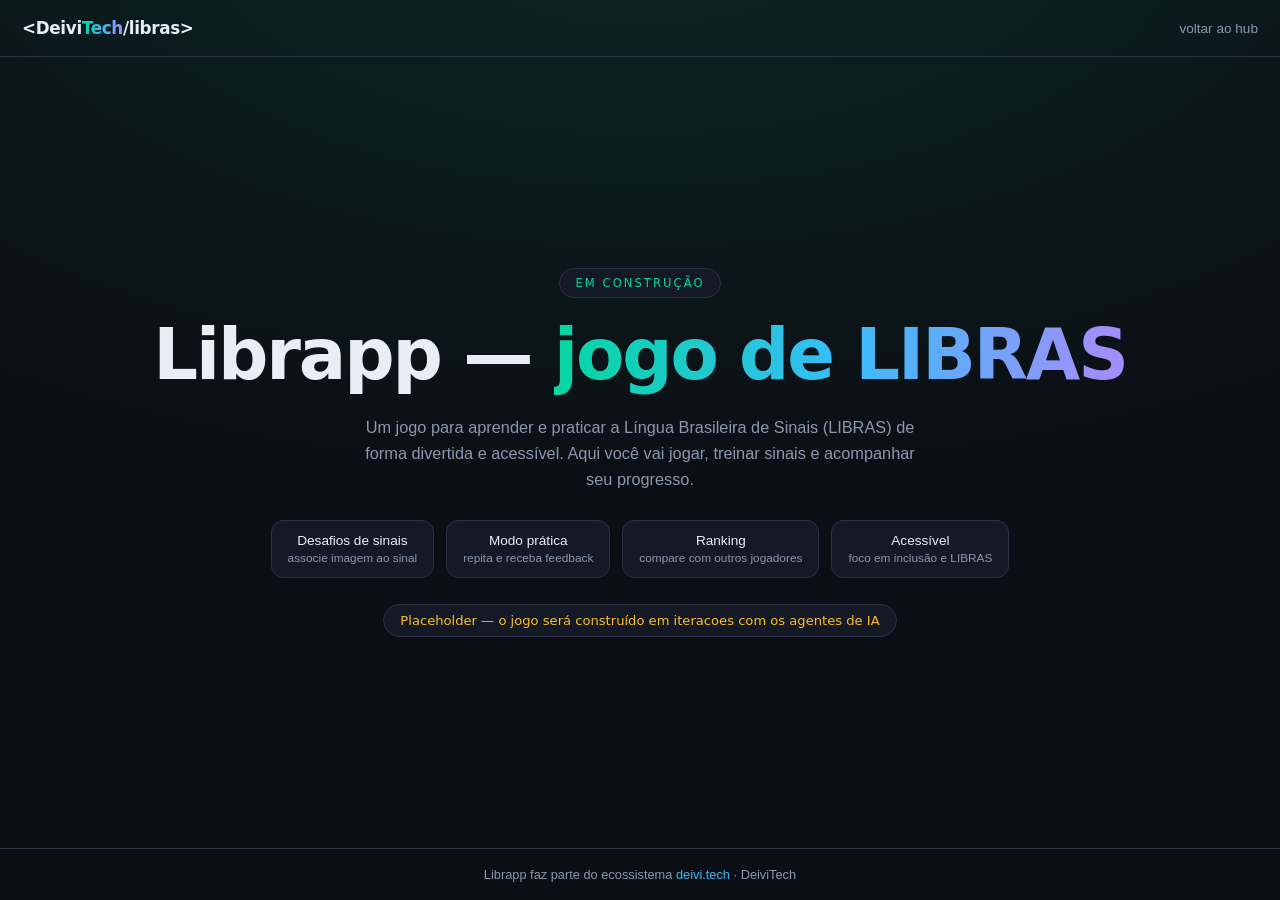
==== index.html @ 2093e1ab "init: placeholder Librapp (jogo de LIBRAS) + README com escopo de integracao" ====
<!DOCTYPE html>
<html lang="pt-BR">
<head>
  <meta charset="UTF-8">
  <meta name="viewport" content="width=device-width, initial-scale=1.0">
  <title>Librapp — Jogo de LIBRAS | deivi.tech/libras</title>
  <meta name="description" content="Librapp: um jogo para aprender e praticar Língua Brasileira de Sinais (LIBRAS) de forma divertida. Em breve no ar.">
  <style>
    :root {
      --bg: #0b0e14;
      --surface: #141925;
      --elevated: #1c2333;
      --border: #2a3346;
      --fg: #e8edf6;
      --muted: #8b97ad;
      --accent: #06d6a0;
      --ciano: #38bdf8;
      --roxo: #a78bfa;
      --ambar: #fbbf24;
      --rosa: #f472b6;
      --grad: linear-gradient(90deg, var(--accent), var(--ciano), var(--roxo));
      --font: -apple-system, BlinkMacSystemFont, "Segoe UI", Roboto, sans-serif;
      --display: "Segoe UI", system-ui, sans-serif;
    }
    * { box-sizing: border-box; margin: 0; padding: 0; }
    body {
      background: radial-gradient(1200px 600px at 50% -10%, rgba(6,214,160,0.12), transparent), var(--bg);
      color: var(--fg);
      font-family: var(--font);
      min-height: 100vh;
      display: flex; flex-direction: column;
      -webkit-font-smoothing: antialiased;
    }
    header {
      padding: 18px 22px;
      border-bottom: 1px solid var(--border);
      display: flex; align-items: center; gap: 14px;
    }
    .logo { font-family: var(--display); font-weight: 800; font-size: 1.05rem; letter-spacing: -0.02em; }
    .logo b { background: var(--grad); -webkit-background-clip: text; background-clip: text; color: transparent; }
    .back { margin-left: auto; color: var(--muted); text-decoration: none; font-size: 0.85rem; }
    .back:hover { color: var(--accent); }
    main {
      flex: 1;
      display: flex; flex-direction: column; align-items: center; justify-content: center;
      text-align: center; padding: 40px 22px; gap: 22px;
    }
    .badge {
      font-family: var(--display); font-size: 0.72rem; text-transform: uppercase; letter-spacing: 0.18em;
      color: var(--accent); border: 1px solid var(--border); border-radius: 999px;
      padding: 7px 15px; background: var(--surface);
    }
    h1 {
      font-family: var(--display); font-size: clamp(2.4rem, 8vw, 4.4rem); font-weight: 800; line-height: 1.02;
      letter-spacing: -0.03em;
    }
    h1 .grad { background: var(--grad); -webkit-background-clip: text; background-clip: text; color: transparent; }
    p.lead { max-width: 560px; color: var(--muted); font-size: 1.02rem; line-height: 1.6; }
    .features {
      display: flex; flex-wrap: wrap; gap: 12px; justify-content: center; margin-top: 6px;
    }
    .chip {
      background: var(--surface); border: 1px solid var(--border); border-radius: 12px;
      padding: 12px 16px; font-size: 0.85rem; color: var(--fg); min-width: 150px;
    }
    .chip small { display: block; color: var(--muted); font-size: 0.74rem; margin-top: 3px; }
    .status {
      margin-top: 4px; font-family: var(--display); font-size: 0.82rem; color: var(--ambar);
      border: 1px solid var(--border); border-radius: 999px; padding: 8px 16px; background: var(--surface);
    }
    footer {
      padding: 18px 22px; border-top: 1px solid var(--border); text-align: center;
      color: var(--muted); font-size: 0.8rem;
    }
    footer a { color: var(--ciano); text-decoration: none; }
  </style>
</head>
<body>
  <header>
    <span class="logo">&lt;Deivi<b>Tech</b>/libras&gt;</span>
    <a class="back" href="https://deivi.tech/">voltar ao hub</a>
  </header>

  <main>
    <span class="badge">em construção</span>
    <h1>Librapp — <span class="grad">jogo de LIBRAS</span></h1>
    <p class="lead">
      Um jogo para aprender e praticar a Língua Brasileira de Sinais (LIBRAS) de forma
      divertida e acessível. Aqui você vai jogar, treinar sinais e acompanhar seu progresso.
    </p>

    <div class="features">
      <div class="chip">Desafios de sinais<small>associe imagem ao sinal</small></div>
      <div class="chip">Modo prática<small>repita e receba feedback</small></div>
      <div class="chip">Ranking<small>compare com outros jogadores</small></div>
      <div class="chip">Acessível<small>foco em inclusão e LIBRAS</small></div>
    </div>

    <div class="status">Placeholder — o jogo será construído em iteracoes com os agentes de IA</div>
  </main>

  <footer>
    Librapp faz parte do ecossistema <a href="https://deivi.tech/">deivi.tech</a> · DeiviTech
  </footer>
</body>
</html>
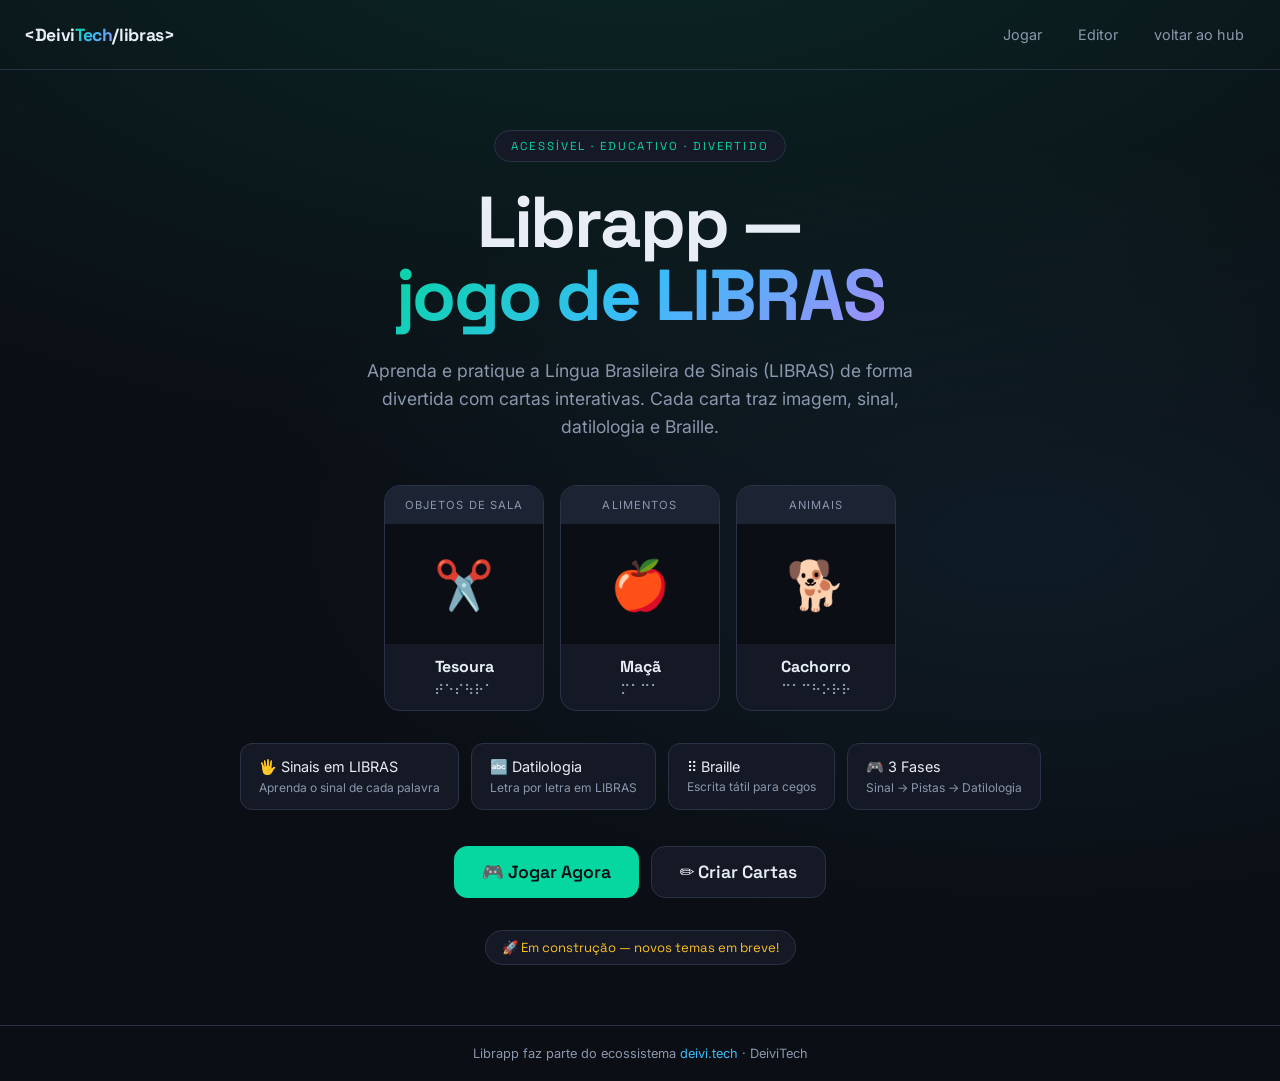
==== commit f619033f: "feat: audio de audiodescricao via Edge TTS + correcao de paths - Adiciona Edge TTS (pt-BR-FranciscaN" ====
--- a/index.html
+++ b/index.html
@@ -4,7 +4,10 @@
   <meta charset="UTF-8">
   <meta name="viewport" content="width=device-width, initial-scale=1.0">
   <title>Librapp — Jogo de LIBRAS | deivi.tech/libras</title>
-  <meta name="description" content="Librapp: um jogo para aprender e praticar Língua Brasileira de Sinais (LIBRAS) de forma divertida. Em breve no ar.">
+  <meta name="description" content="Librapp: um jogo para aprender e praticar Língua Brasileira de Sinais (LIBRAS) de forma divertida. Cartas interativas com sinal, datilologia e Braille.">
+  <link rel="preconnect" href="https://fonts.googleapis.com">
+  <link rel="preconnect" href="https://fonts.gstatic.com" crossorigin>
+  <link href="https://fonts.googleapis.com/css2?family=Inter:wght@400;500;600;700&family=Space+Grotesk:wght@500;700;800&display=swap" rel="stylesheet">
   <style>
     :root {
       --bg: #0b0e14;
@@ -18,85 +21,375 @@
       --roxo: #a78bfa;
       --ambar: #fbbf24;
       --rosa: #f472b6;
-      --grad: linear-gradient(90deg, var(--accent), var(--ciano), var(--roxo));
-      --font: -apple-system, BlinkMacSystemFont, "Segoe UI", Roboto, sans-serif;
-      --display: "Segoe UI", system-ui, sans-serif;
-    }
+      --grad: linear-gradient(135deg, var(--accent), var(--ciano), var(--roxo));
+      --font: "Inter", -apple-system, BlinkMacSystemFont, sans-serif;
+      --display: "Space Grotesk", system-ui, sans-serif;
+    }
+    
     * { box-sizing: border-box; margin: 0; padding: 0; }
+    
     body {
-      background: radial-gradient(1200px 600px at 50% -10%, rgba(6,214,160,0.12), transparent), var(--bg);
+      background: radial-gradient(1200px 600px at 50% -10%, rgba(6,214,160,0.12), transparent),
+                  radial-gradient(800px 400px at 80% 50%, rgba(56,189,248,0.08), transparent),
+                  var(--bg);
       color: var(--fg);
       font-family: var(--font);
       min-height: 100vh;
-      display: flex; flex-direction: column;
+      display: flex;
+      flex-direction: column;
       -webkit-font-smoothing: antialiased;
     }
+    
+    /* Header */
     header {
-      padding: 18px 22px;
+      padding: 18px 24px;
       border-bottom: 1px solid var(--border);
-      display: flex; align-items: center; gap: 14px;
-    }
-    .logo { font-family: var(--display); font-weight: 800; font-size: 1.05rem; letter-spacing: -0.02em; }
-    .logo b { background: var(--grad); -webkit-background-clip: text; background-clip: text; color: transparent; }
-    .back { margin-left: auto; color: var(--muted); text-decoration: none; font-size: 0.85rem; }
-    .back:hover { color: var(--accent); }
+      display: flex;
+      align-items: center;
+      gap: 16px;
+    }
+    
+    .logo {
+      font-family: var(--display);
+      font-weight: 800;
+      font-size: 1.1rem;
+      letter-spacing: -0.02em;
+    }
+    
+    .logo b {
+      background: var(--grad);
+      -webkit-background-clip: text;
+      background-clip: text;
+      color: transparent;
+    }
+    
+    .nav {
+      margin-left: auto;
+      display: flex;
+      gap: 12px;
+      align-items: center;
+    }
+    
+    .nav a {
+      color: var(--muted);
+      text-decoration: none;
+      font-size: 0.9rem;
+      padding: 8px 12px;
+      border-radius: 8px;
+      transition: all 0.2s ease;
+    }
+    
+    .nav a:hover {
+      color: var(--fg);
+      background: var(--elevated);
+    }
+    
+    .btn {
+      display: inline-flex;
+      align-items: center;
+      gap: 8px;
+      padding: 10px 20px;
+      border-radius: 10px;
+      font-family: var(--display);
+      font-weight: 600;
+      font-size: 0.95rem;
+      border: none;
+      cursor: pointer;
+      transition: all 0.2s ease;
+      text-decoration: none;
+    }
+    
+    .btn-primary {
+      background: var(--accent);
+      color: var(--bg);
+    }
+    
+    .btn-primary:hover {
+      transform: translateY(-2px);
+      box-shadow: 0 8px 24px rgba(6,214,160,0.3);
+    }
+    
+    .btn-secondary {
+      background: var(--surface);
+      color: var(--fg);
+      border: 1px solid var(--border);
+    }
+    
+    .btn-secondary:hover {
+      background: var(--elevated);
+      border-color: var(--accent);
+    }
+    
+    /* Hero */
     main {
       flex: 1;
-      display: flex; flex-direction: column; align-items: center; justify-content: center;
-      text-align: center; padding: 40px 22px; gap: 22px;
-    }
+      display: flex;
+      flex-direction: column;
+      align-items: center;
+      justify-content: center;
+      text-align: center;
+      padding: 60px 24px;
+      gap: 24px;
+    }
+    
     .badge {
-      font-family: var(--display); font-size: 0.72rem; text-transform: uppercase; letter-spacing: 0.18em;
-      color: var(--accent); border: 1px solid var(--border); border-radius: 999px;
-      padding: 7px 15px; background: var(--surface);
-    }
+      font-family: var(--display);
+      font-size: 0.72rem;
+      text-transform: uppercase;
+      letter-spacing: 0.18em;
+      color: var(--accent);
+      border: 1px solid var(--border);
+      border-radius: 999px;
+      padding: 8px 16px;
+      background: var(--surface);
+    }
+    
     h1 {
-      font-family: var(--display); font-size: clamp(2.4rem, 8vw, 4.4rem); font-weight: 800; line-height: 1.02;
+      font-family: var(--display);
+      font-size: clamp(2.5rem, 8vw, 4.5rem);
+      font-weight: 800;
+      line-height: 1.02;
       letter-spacing: -0.03em;
     }
-    h1 .grad { background: var(--grad); -webkit-background-clip: text; background-clip: text; color: transparent; }
-    p.lead { max-width: 560px; color: var(--muted); font-size: 1.02rem; line-height: 1.6; }
+    
+    .grad {
+      background: var(--grad);
+      -webkit-background-clip: text;
+      background-clip: text;
+      color: transparent;
+    }
+    
+    p.lead {
+      max-width: 580px;
+      color: var(--muted);
+      font-size: 1.1rem;
+      line-height: 1.6;
+    }
+    
+    /* Cards Preview */
+    .cards-preview {
+      display: flex;
+      gap: 16px;
+      margin-top: 20px;
+      flex-wrap: wrap;
+      justify-content: center;
+    }
+    
+    .preview-card {
+      width: 160px;
+      background: var(--surface);
+      border: 1px solid var(--border);
+      border-radius: 16px;
+      overflow: hidden;
+      transition: all 0.3s ease;
+    }
+    
+    .preview-card:hover {
+      transform: translateY(-8px) rotate(-2deg);
+      border-color: var(--accent);
+      box-shadow: 0 12px 32px rgba(6,214,160,0.2);
+    }
+    
+    .preview-card:nth-child(2):hover {
+      transform: translateY(-8px) rotate(2deg);
+    }
+    
+    .preview-card-header {
+      padding: 12px;
+      background: var(--elevated);
+      font-size: 0.7rem;
+      color: var(--muted);
+      text-transform: uppercase;
+      letter-spacing: 0.1em;
+    }
+    
+    .preview-card-image {
+      height: 120px;
+      display: flex;
+      align-items: center;
+      justify-content: center;
+      font-size: 3rem;
+      background: var(--bg);
+    }
+    
+    .preview-card-footer {
+      padding: 12px;
+      text-align: center;
+    }
+    
+    .preview-card-word {
+      font-family: var(--display);
+      font-weight: 700;
+      font-size: 1rem;
+      margin-bottom: 4px;
+    }
+    
+    .preview-card-braille {
+      font-size: 0.9rem;
+      color: var(--muted);
+    }
+    
+    /* Features */
     .features {
-      display: flex; flex-wrap: wrap; gap: 12px; justify-content: center; margin-top: 6px;
-    }
+      display: flex;
+      flex-wrap: wrap;
+      gap: 12px;
+      justify-content: center;
+      margin-top: 8px;
+    }
+    
     .chip {
-      background: var(--surface); border: 1px solid var(--border); border-radius: 12px;
-      padding: 12px 16px; font-size: 0.85rem; color: var(--fg); min-width: 150px;
-    }
-    .chip small { display: block; color: var(--muted); font-size: 0.74rem; margin-top: 3px; }
+      background: var(--surface);
+      border: 1px solid var(--border);
+      border-radius: 12px;
+      padding: 14px 18px;
+      font-size: 0.9rem;
+      color: var(--fg);
+      min-width: 160px;
+      text-align: left;
+    }
+    
+    .chip small {
+      display: block;
+      color: var(--muted);
+      font-size: 0.75rem;
+      margin-top: 4px;
+    }
+    
+    /* CTA */
+    .cta {
+      display: flex;
+      gap: 12px;
+      margin-top: 12px;
+      flex-wrap: wrap;
+      justify-content: center;
+    }
+    
+    .btn-lg {
+      padding: 14px 28px;
+      font-size: 1.1rem;
+      border-radius: 14px;
+    }
+    
+    /* Status */
     .status {
-      margin-top: 4px; font-family: var(--display); font-size: 0.82rem; color: var(--ambar);
-      border: 1px solid var(--border); border-radius: 999px; padding: 8px 16px; background: var(--surface);
-    }
+      margin-top: 8px;
+      font-family: var(--display);
+      font-size: 0.82rem;
+      color: var(--ambar);
+      border: 1px solid var(--border);
+      border-radius: 999px;
+      padding: 8px 16px;
+      background: var(--surface);
+    }
+    
+    /* Footer */
     footer {
-      padding: 18px 22px; border-top: 1px solid var(--border); text-align: center;
-      color: var(--muted); font-size: 0.8rem;
-    }
-    footer a { color: var(--ciano); text-decoration: none; }
+      padding: 20px 24px;
+      border-top: 1px solid var(--border);
+      text-align: center;
+      color: var(--muted);
+      font-size: 0.8rem;
+    }
+    
+    footer a {
+      color: var(--ciano);
+      text-decoration: none;
+    }
+    
+    /* Responsive */
+    @media (max-width: 600px) {
+      .cards-preview {
+        flex-direction: column;
+        align-items: center;
+      }
+      
+      .preview-card {
+        width: 100%;
+        max-width: 200px;
+      }
+    }
   </style>
 </head>
 <body>
   <header>
     <span class="logo">&lt;Deivi<b>Tech</b>/libras&gt;</span>
-    <a class="back" href="https://deivi.tech/">voltar ao hub</a>
+    <nav class="nav">
+      <a href="game/index.html">Jogar</a>
+      <a href="cards/editor.html">Editor</a>
+      <a href="https://deivi.tech/">voltar ao hub</a>
+    </nav>
   </header>
 
   <main>
-    <span class="badge">em construção</span>
-    <h1>Librapp — <span class="grad">jogo de LIBRAS</span></h1>
+    <span class="badge">Acessível · Educativo · Divertido</span>
+    
+    <h1>Librapp —<br><span class="grad">jogo de LIBRAS</span></h1>
+    
     <p class="lead">
-      Um jogo para aprender e praticar a Língua Brasileira de Sinais (LIBRAS) de forma
-      divertida e acessível. Aqui você vai jogar, treinar sinais e acompanhar seu progresso.
+      Aprenda e pratique a Língua Brasileira de Sinais (LIBRAS) de forma divertida 
+      com cartas interativas. Cada carta traz imagem, sinal, datilologia e Braille.
     </p>
 
+    <!-- Preview dos Cards -->
+    <div class="cards-preview">
+      <div class="preview-card">
+        <div class="preview-card-header">Objetos de Sala</div>
+        <div class="preview-card-image">✂️</div>
+        <div class="preview-card-footer">
+          <div class="preview-card-word">Tesoura</div>
+          <div class="preview-card-braille">⠞⠑⠎⠳⠗⠁</div>
+        </div>
+      </div>
+      
+      <div class="preview-card">
+        <div class="preview-card-header">Alimentos</div>
+        <div class="preview-card-image">🍎</div>
+        <div class="preview-card-footer">
+          <div class="preview-card-word">Maçã</div>
+          <div class="preview-card-braille">⠍⠁⠉⠁</div>
+        </div>
+      </div>
+      
+      <div class="preview-card">
+        <div class="preview-card-header">Animais</div>
+        <div class="preview-card-image">🐕</div>
+        <div class="preview-card-footer">
+          <div class="preview-card-word">Cachorro</div>
+          <div class="preview-card-braille">⠉⠁⠉⠓⠕⠗⠗</div>
+        </div>
+      </div>
+    </div>
+
     <div class="features">
-      <div class="chip">Desafios de sinais<small>associe imagem ao sinal</small></div>
-      <div class="chip">Modo prática<small>repita e receba feedback</small></div>
-      <div class="chip">Ranking<small>compare com outros jogadores</small></div>
-      <div class="chip">Acessível<small>foco em inclusão e LIBRAS</small></div>
+      <div class="chip">
+        🖐️ Sinais em LIBRAS
+        <small>Aprenda o sinal de cada palavra</small>
+      </div>
+      <div class="chip">
+        🔤 Datilologia
+        <small>Letra por letra em LIBRAS</small>
+      </div>
+      <div class="chip">
+        ⠿ Braille
+        <small>Escrita tátil para cegos</small>
+      </div>
+      <div class="chip">
+        🎮 3 Fases
+        <small>Sinal → Pistas → Datilologia</small>
+      </div>
     </div>
 
-    <div class="status">Placeholder — o jogo será construído em iteracoes com os agentes de IA</div>
+    <div class="cta">
+      <a href="game/index.html" class="btn btn-primary btn-lg">
+        🎮 Jogar Agora
+      </a>
+      <a href="cards/editor.html" class="btn btn-secondary btn-lg">
+        ✏️ Criar Cartas
+      </a>
+    </div>
+
+    <div class="status">🚀 Em construção — novos temas em breve!</div>
   </main>
 
   <footer>
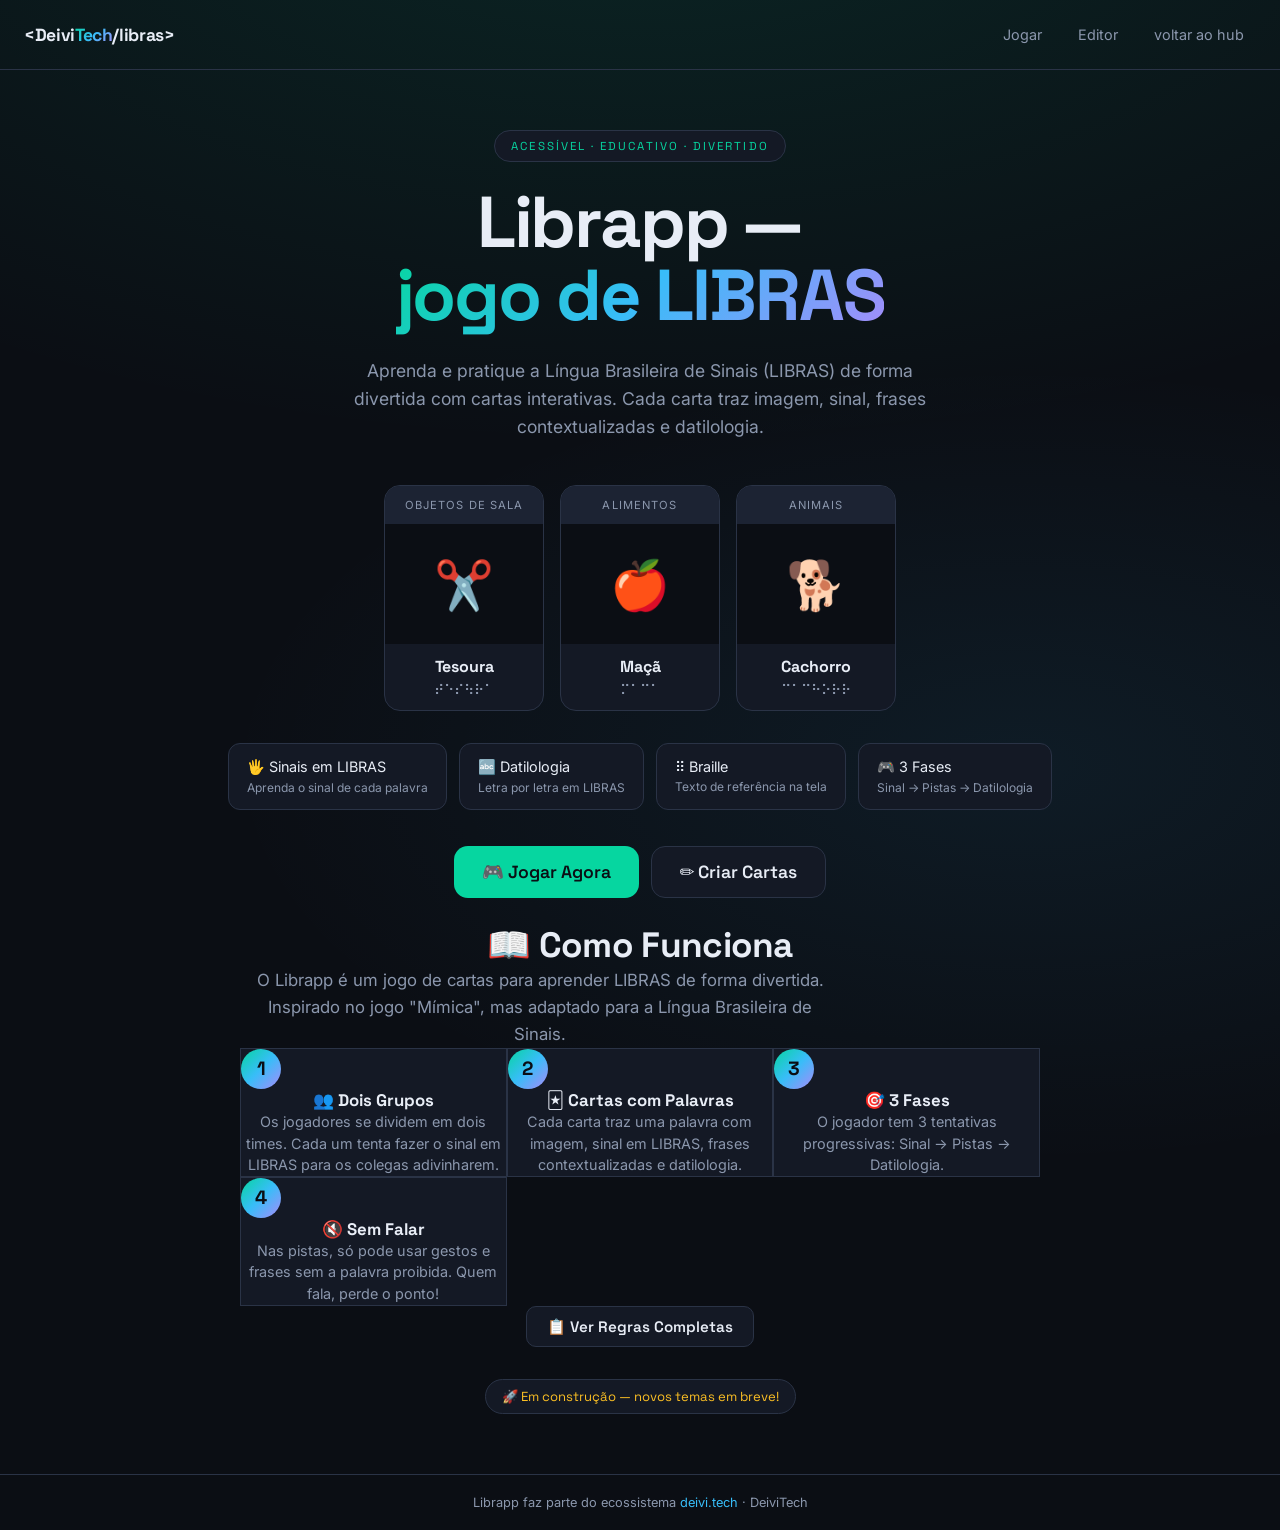
==== commit b60f0f83: "fix: corrige áudio vazando resposta + melhora acessibilidade - Remove nome do item do áudio (não rev" ====
--- a/index.html
+++ b/index.html
@@ -4,7 +4,7 @@
   <meta charset="UTF-8">
   <meta name="viewport" content="width=device-width, initial-scale=1.0">
   <title>Librapp — Jogo de LIBRAS | deivi.tech/libras</title>
-  <meta name="description" content="Librapp: um jogo para aprender e praticar Língua Brasileira de Sinais (LIBRAS) de forma divertida. Cartas interativas com sinal, datilologia e Braille.">
+  <meta name="description" content="Librapp: um jogo para aprender e praticar Língua Brasileira de Sinais (LIBRAS) de forma divertida. Cartas interativas com sinal, frases contextualizadas e datilologia.">
   <link rel="preconnect" href="https://fonts.googleapis.com">
   <link rel="preconnect" href="https://fonts.gstatic.com" crossorigin>
   <link href="https://fonts.googleapis.com/css2?family=Inter:wght@400;500;600;700&family=Space+Grotesk:wght@500;700;800&display=swap" rel="stylesheet">
@@ -282,7 +282,186 @@
       padding: 8px 16px;
       background: var(--surface);
     }
-    
+
+    /* Como Funciona */
+    .how-it-works {
+      max-width: 800px;
+      margin: var(--space-2xl) auto 0;
+      width: 100%;
+    }
+
+    .how-it-works h2 {
+      font-family: var(--display);
+      font-size: clamp(1.5rem, 4vw, 2.2rem);
+      font-weight: 800;
+      letter-spacing: -0.02em;
+      margin-bottom: var(--space-md);
+      text-align: center;
+    }
+
+    .how-intro {
+      color: var(--muted);
+      font-size: 1.05rem;
+      line-height: 1.6;
+      text-align: center;
+      max-width: 600px;
+      margin: 0 auto var(--space-xl);
+    }
+
+    .rules-grid {
+      display: grid;
+      grid-template-columns: repeat(auto-fit, minmax(220px, 1fr));
+      gap: var(--space-md);
+      margin-bottom: var(--space-xl);
+    }
+
+    .rule-card {
+      background: var(--surface);
+      border: 1px solid var(--border);
+      border-radius: var(--radius-lg);
+      padding: var(--space-lg);
+      text-align: center;
+      transition: all var(--duration) var(--ease);
+    }
+
+    .rule-card:hover {
+      border-color: var(--accent);
+      transform: translateY(-4px);
+      box-shadow: var(--shadow-md);
+    }
+
+    .rule-number {
+      width: 40px;
+      height: 40px;
+      margin: 0 auto var(--space-md);
+      border-radius: 50%;
+      background: var(--grad);
+      color: var(--bg);
+      display: flex;
+      align-items: center;
+      justify-content: center;
+      font-family: var(--display);
+      font-weight: 800;
+      font-size: 1.2rem;
+    }
+
+    .rule-card h3 {
+      font-family: var(--display);
+      font-weight: 700;
+      font-size: 1.05rem;
+      margin-bottom: var(--space-sm);
+    }
+
+    .rule-card p {
+      color: var(--muted);
+      font-size: 0.9rem;
+      line-height: 1.5;
+    }
+
+    .rules-btn {
+      display: block;
+      margin: 0 auto;
+    }
+
+    /* Modal */
+    .modal {
+      position: fixed;
+      top: 0;
+      left: 0;
+      width: 100%;
+      height: 100%;
+      background: rgba(0, 0, 0, 0.8);
+      backdrop-filter: blur(8px);
+      display: none;
+      align-items: center;
+      justify-content: center;
+      z-index: 1000;
+      padding: var(--space-md);
+    }
+
+    .modal.show {
+      display: flex;
+    }
+
+    .modal-content {
+      background: var(--surface);
+      border: 1px solid var(--border);
+      border-radius: var(--radius-xl);
+      padding: var(--space-xl);
+      max-width: 600px;
+      width: 100%;
+      max-height: 85vh;
+      overflow-y: auto;
+      position: relative;
+    }
+
+    .modal-close {
+      position: absolute;
+      top: var(--space-md);
+      right: var(--space-md);
+      background: var(--elevated);
+      border: 1px solid var(--border);
+      color: var(--fg);
+      width: 36px;
+      height: 36px;
+      border-radius: 50%;
+      cursor: pointer;
+      font-size: 1rem;
+      transition: all var(--duration) var(--ease);
+    }
+
+    .modal-close:hover {
+      background: var(--border-light);
+      transform: rotate(90deg);
+    }
+
+    .modal-content h2 {
+      font-family: var(--display);
+      font-size: 1.8rem;
+      font-weight: 800;
+      margin-bottom: var(--space-lg);
+      letter-spacing: -0.02em;
+    }
+
+    .modal-content h3 {
+      font-family: var(--display);
+      font-size: 1.2rem;
+      font-weight: 700;
+      margin: var(--space-lg) 0 var(--space-sm);
+      color: var(--accent);
+    }
+
+    .modal-content ul {
+      list-style: none;
+      padding: 0;
+    }
+
+    .modal-content li {
+      padding: var(--space-sm) 0 var(--space-sm) var(--space-lg);
+      border-bottom: 1px solid var(--border);
+      color: var(--fg-soft);
+      font-size: 0.95rem;
+      line-height: 1.6;
+      position: relative;
+    }
+
+    .modal-content li::before {
+      content: "▸";
+      position: absolute;
+      left: 0;
+      color: var(--accent);
+    }
+
+    .modal-content li strong {
+      color: var(--fg);
+    }
+
+    .modal-content .btn {
+      margin-top: var(--space-lg);
+      width: 100%;
+      justify-content: center;
+    }
+
     /* Footer */
     footer {
       padding: 20px 24px;
@@ -315,8 +494,8 @@
   <header>
     <span class="logo">&lt;Deivi<b>Tech</b>/libras&gt;</span>
     <nav class="nav">
-      <a href="game/index.html">Jogar</a>
-      <a href="cards/editor.html">Editor</a>
+      <a href="game/">Jogar</a>
+      <a href="cards/">Editor</a>
       <a href="https://deivi.tech/">voltar ao hub</a>
     </nav>
   </header>
@@ -328,7 +507,7 @@
     
     <p class="lead">
       Aprenda e pratique a Língua Brasileira de Sinais (LIBRAS) de forma divertida 
-      com cartas interativas. Cada carta traz imagem, sinal, datilologia e Braille.
+      com cartas interativas. Cada carta traz imagem, sinal, frases contextualizadas e datilologia.
     </p>
 
     <!-- Preview dos Cards -->
@@ -372,7 +551,7 @@
       </div>
       <div class="chip">
         ⠿ Braille
-        <small>Escrita tátil para cegos</small>
+        <small>Texto de referência na tela</small>
       </div>
       <div class="chip">
         🎮 3 Fases
@@ -381,19 +560,119 @@
     </div>
 
     <div class="cta">
-      <a href="game/index.html" class="btn btn-primary btn-lg">
+      <a href="game/" class="btn btn-primary btn-lg">
         🎮 Jogar Agora
       </a>
-      <a href="cards/editor.html" class="btn btn-secondary btn-lg">
+      <a href="cards/" class="btn btn-secondary btn-lg">
         ✏️ Criar Cartas
       </a>
     </div>
 
+    <!-- Como Funciona -->
+    <div class="how-it-works">
+      <h2>📖 Como Funciona</h2>
+      <p class="how-intro">
+        O Librapp é um jogo de cartas para aprender LIBRAS de forma divertida.
+        Inspirado no jogo "Mímica", mas adaptado para a Língua Brasileira de Sinais.
+      </p>
+
+      <div class="rules-grid">
+        <div class="rule-card">
+          <div class="rule-number">1</div>
+          <h3>👥 Dois Grupos</h3>
+          <p>Os jogadores se dividem em dois times. Cada um tenta fazer o sinal em LIBRAS para os colegas adivinharem.</p>
+        </div>
+
+        <div class="rule-card">
+          <div class="rule-number">2</div>
+          <h3>🃏 Cartas com Palavras</h3>
+          <p>Cada carta traz uma palavra com imagem, sinal em LIBRAS, frases contextualizadas e datilologia.</p>
+        </div>
+
+        <div class="rule-card">
+          <div class="rule-number">3</div>
+          <h3>🎯 3 Fases</h3>
+          <p>O jogador tem 3 tentativas progressivas: Sinal → Pistas → Datilologia.</p>
+        </div>
+
+        <div class="rule-card">
+          <div class="rule-number">4</div>
+          <h3>🔇 Sem Falar</h3>
+          <p>Nas pistas, só pode usar gestos e frases sem a palavra proibida. Quem fala, perde o ponto!</p>
+        </div>
+      </div>
+
+      <button class="btn btn-secondary rules-btn" onclick="toggleRules()">
+        📋 Ver Regras Completas
+      </button>
+    </div>
+
+    <!-- Modal de Regras -->
+    <div id="rules-modal" class="modal" onclick="if(event.target===this) toggleRules()">
+      <div class="modal-content">
+        <button class="modal-close" onclick="toggleRules()">✕</button>
+        <h2>📋 Regras do Librapp</h2>
+
+        <h3>🎮 Preparação</h3>
+        <ul>
+          <li>Divida o grupo em 2 times (mínimo 2 pessoas por time)</li>
+          <li>Imprimam ou abram as cartas no celular/computador</li>
+          <li>Definam um tempo (ex: 1 minuto por rodada)</li>
+        </ul>
+
+        <h3>🃏 Como Jogar</h3>
+        <ul>
+          <li><strong>Fase 1:</strong> O jogador vê apenas a imagem e tenta fazer o sinal em LIBRAS</li>
+          <li><strong>Fase 2:</strong> Se não acertarem, o jogador lê frases contextualizadas (sem revelar a palavra)</li>
+          <li><strong>Fase 3:</strong> Revela a datilologia (letra por letra) e o texto Braille de referência</li>
+          <li>O time ganha 1 ponto se acertar em cada fase</li>
+        </ul>
+
+        <h3>🚫 Regras de Conduta</h3>
+        <ul>
+          <li>Proibido falar a palavra da carta</li>
+          <li>Proibido apontar para a escrita</li>
+          <li>Quem trapaceia, perde o ponto da rodada</li>
+          <li>Ganha quem fizer mais pontos no final</li>
+        </ul>
+
+        <h3>♿ Acessibilidade</h3>
+        <ul>
+          <li>Modo Acessível (botão ♿): audiodescrição para quem faz o sinal — <strong>use fones</strong> para não vazar a resposta</li>
+          <li>Braille exibido como texto de referência na tela (app sem relevo físico)</li>
+          <li>QR Codes individuais: só quem escaneia ouve/vê o sinal — acessibilidade personalizada</li>
+          <li>LIBRAS como língua central do jogo</li>
+        </ul>
+
+        <button class="btn btn-primary" onclick="toggleRules()">
+          Entendi! Vamos Jogar
+        </button>
+      </div>
+    </div>
+
     <div class="status">🚀 Em construção — novos temas em breve!</div>
   </main>
 
   <footer>
     Librapp faz parte do ecossistema <a href="https://deivi.tech/">deivi.tech</a> · DeiviTech
   </footer>
+
+  <script>
+    function toggleRules() {
+      const modal = document.getElementById('rules-modal');
+      modal.classList.toggle('show');
+      document.body.style.overflow = modal.classList.contains('show') ? 'hidden' : '';
+    }
+
+    // Fechar com ESC
+    document.addEventListener('keydown', (e) => {
+      if (e.key === 'Escape') {
+        const modal = document.getElementById('rules-modal');
+        if (modal.classList.contains('show')) {
+          toggleRules();
+        }
+      }
+    });
+  </script>
 </body>
 </html>
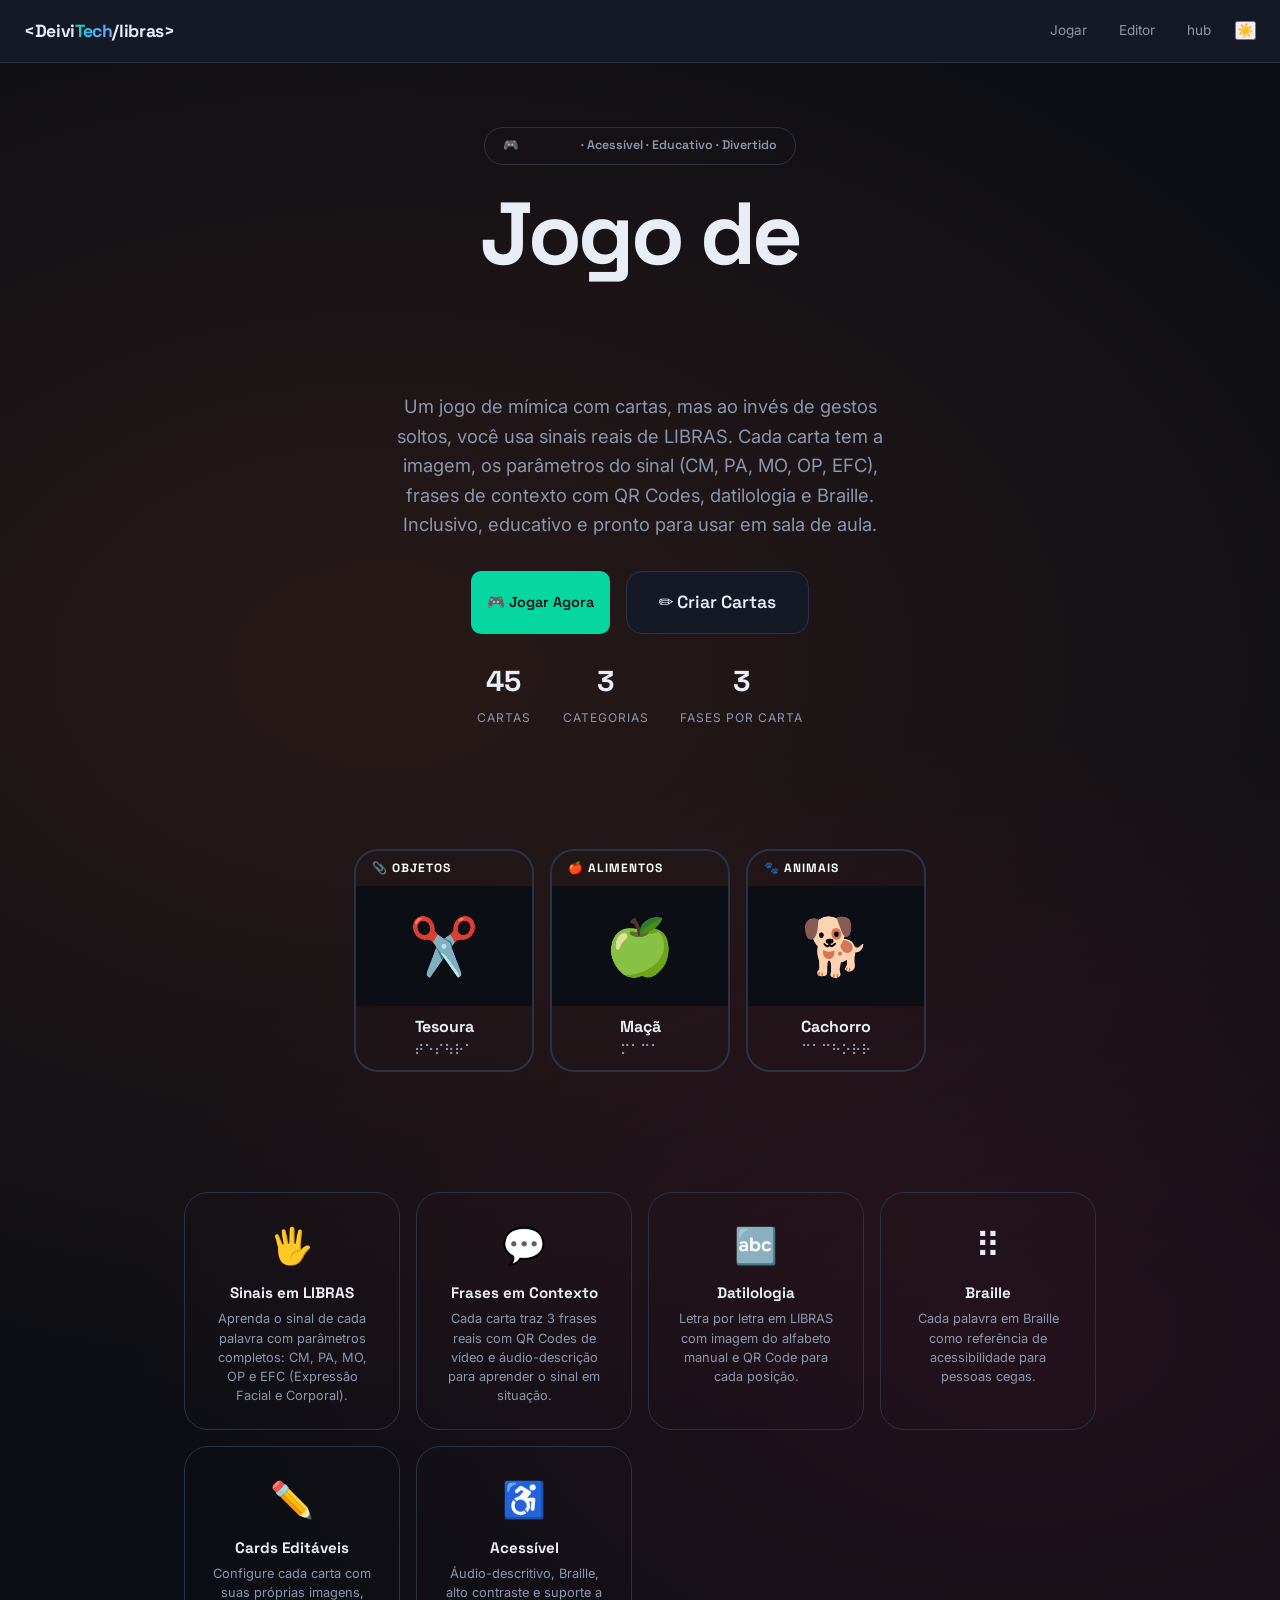
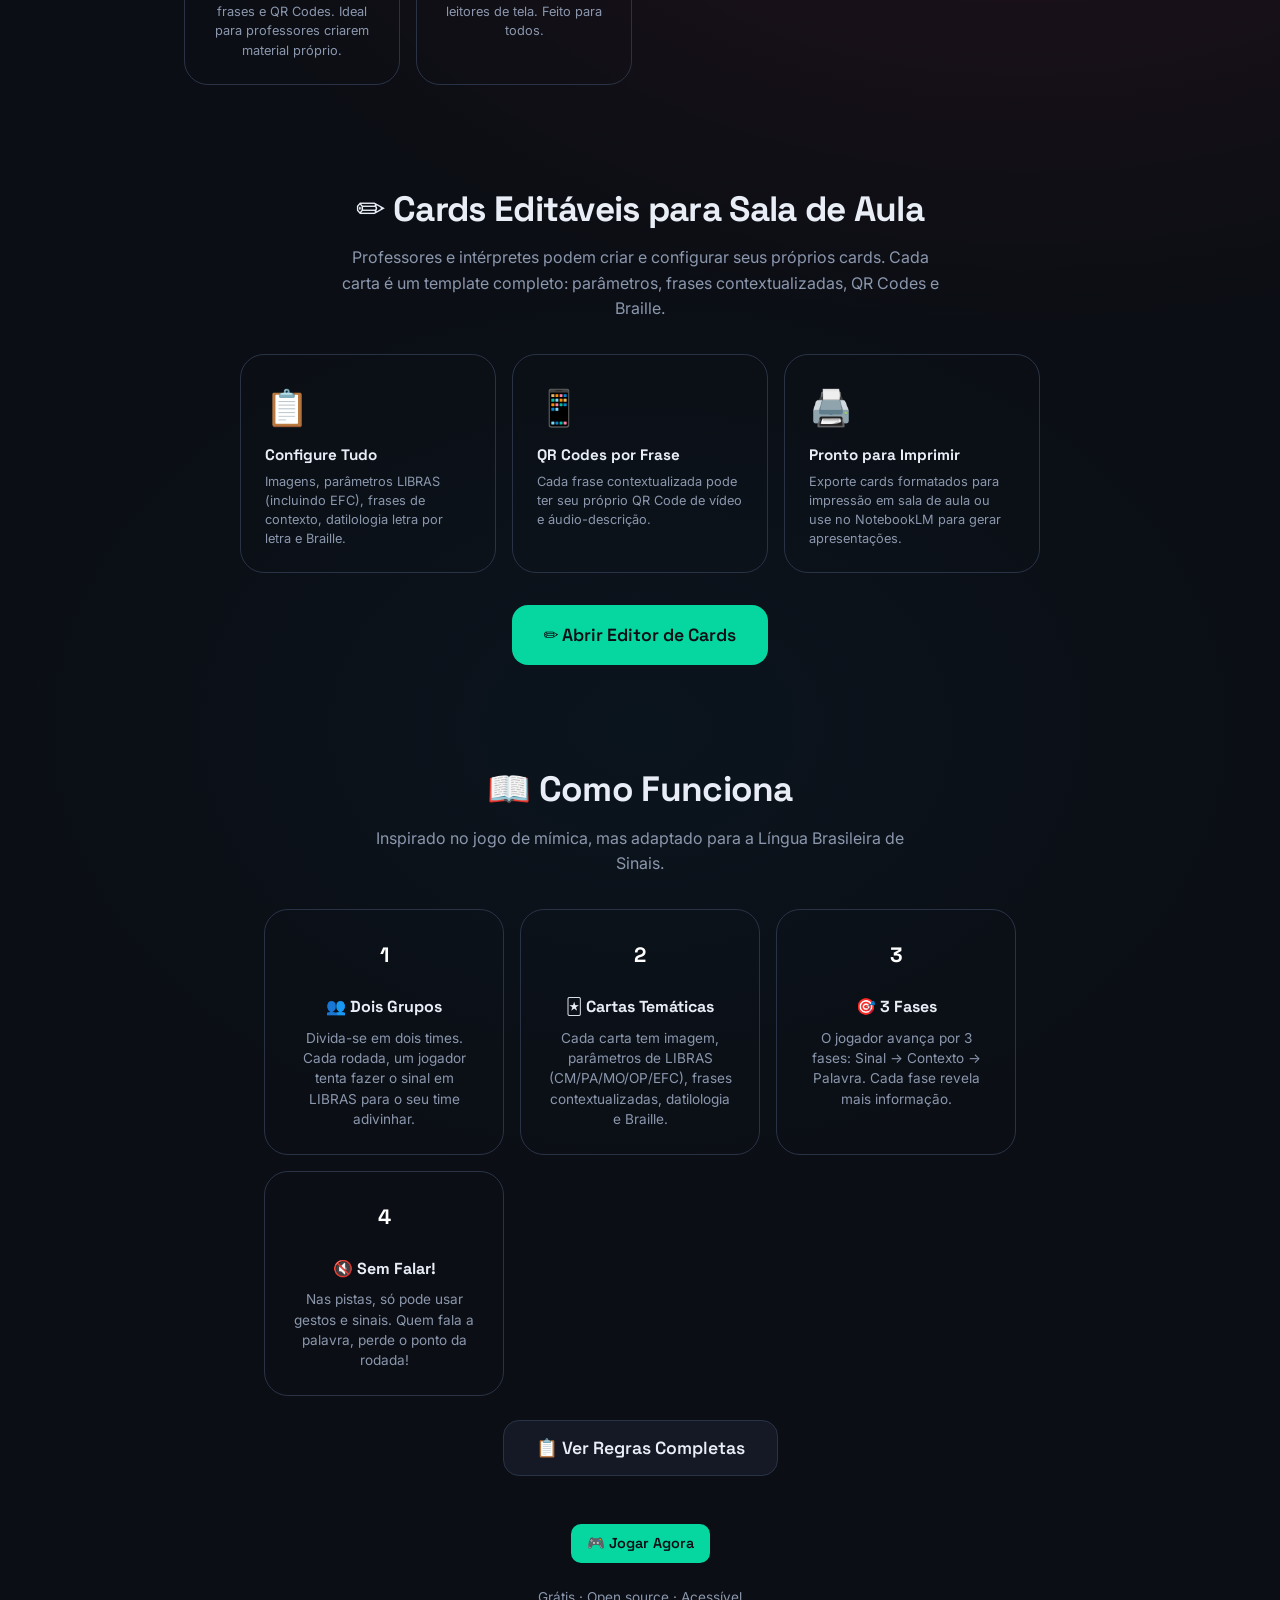
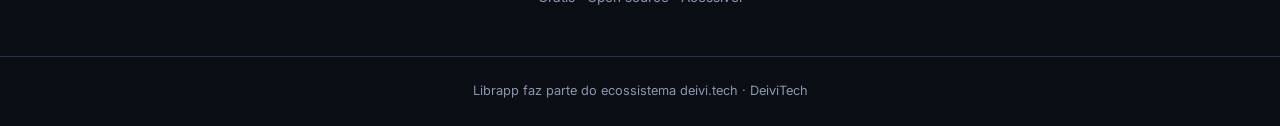
==== commit bb53a84d: "feat: editor com EFC, frases editáveis com QR, seção editáveis no site, prompt Gemini Notebook - car" ====
--- a/index.html
+++ b/index.html
@@ -1,366 +1,320 @@
 <!DOCTYPE html>
-<html lang="pt-BR">
+<html lang="pt-BR" data-theme="light">
 <head>
   <meta charset="UTF-8">
   <meta name="viewport" content="width=device-width, initial-scale=1.0">
   <title>Librapp — Jogo de LIBRAS | deivi.tech/libras</title>
-  <meta name="description" content="Librapp: um jogo para aprender e praticar Língua Brasileira de Sinais (LIBRAS) de forma divertida. Cartas interativas com sinal, frases contextualizadas e datilologia.">
+  <meta name="description" content="Librapp: um jogo para aprender e praticar Língua Brasileira de Sinais (LIBRAS) de forma divertida. Cartas interativas com sinal, parâmetros, frases e datilologia.">
+
+  <!-- PWA / Mobile -->
+  <link rel="manifest" href="/libras/manifest.json">
+  <meta name="theme-color" content="#ff6b35">
+  <meta name="apple-mobile-web-app-capable" content="yes">
+  <meta name="apple-mobile-web-app-status-bar-style" content="default">
+  <meta name="apple-mobile-web-app-title" content="Librapp">
+  <link rel="apple-touch-icon" href="/libras/assets/icons/icon-192.png">
+  <meta name="mobile-web-app-capable" content="yes">
+  <meta name="application-name" content="Librapp">
+
   <link rel="preconnect" href="https://fonts.googleapis.com">
   <link rel="preconnect" href="https://fonts.gstatic.com" crossorigin>
-  <link href="https://fonts.googleapis.com/css2?family=Inter:wght@400;500;600;700&family=Space+Grotesk:wght@500;700;800&display=swap" rel="stylesheet">
+  <link href="https://fonts.googleapis.com/css2?family=Inter:wght@400;500;600;700;800&family=Space+Grotesk:wght@500;600;700;800&display=swap" rel="stylesheet">
+  <link rel="stylesheet" href="assets/style.css?v=6">
   <style>
-    :root {
-      --bg: #0b0e14;
-      --surface: #141925;
-      --elevated: #1c2333;
-      --border: #2a3346;
-      --fg: #e8edf6;
-      --muted: #8b97ad;
-      --accent: #06d6a0;
-      --ciano: #38bdf8;
-      --roxo: #a78bfa;
-      --ambar: #fbbf24;
-      --rosa: #f472b6;
-      --grad: linear-gradient(135deg, var(--accent), var(--ciano), var(--roxo));
-      --font: "Inter", -apple-system, BlinkMacSystemFont, sans-serif;
-      --display: "Space Grotesk", system-ui, sans-serif;
-    }
-    
-    * { box-sizing: border-box; margin: 0; padding: 0; }
-    
-    body {
-      background: radial-gradient(1200px 600px at 50% -10%, rgba(6,214,160,0.12), transparent),
-                  radial-gradient(800px 400px at 80% 50%, rgba(56,189,248,0.08), transparent),
-                  var(--bg);
-      color: var(--fg);
-      font-family: var(--font);
+    /* Landing-specific styles */
+    .landing {
       min-height: 100vh;
       display: flex;
       flex-direction: column;
-      -webkit-font-smoothing: antialiased;
-    }
-    
-    /* Header */
-    header {
-      padding: 18px 24px;
-      border-bottom: 1px solid var(--border);
-      display: flex;
-      align-items: center;
-      gap: 16px;
-    }
-    
-    .logo {
-      font-family: var(--display);
-      font-weight: 800;
-      font-size: 1.1rem;
-      letter-spacing: -0.02em;
-    }
-    
-    .logo b {
-      background: var(--grad);
-      -webkit-background-clip: text;
-      background-clip: text;
-      color: transparent;
-    }
-    
-    .nav {
-      margin-left: auto;
-      display: flex;
-      gap: 12px;
-      align-items: center;
-    }
-    
-    .nav a {
-      color: var(--muted);
-      text-decoration: none;
-      font-size: 0.9rem;
-      padding: 8px 12px;
-      border-radius: 8px;
-      transition: all 0.2s ease;
-    }
-    
-    .nav a:hover {
-      color: var(--fg);
-      background: var(--elevated);
-    }
-    
-    .btn {
-      display: inline-flex;
-      align-items: center;
-      gap: 8px;
-      padding: 10px 20px;
-      border-radius: 10px;
-      font-family: var(--display);
-      font-weight: 600;
-      font-size: 0.95rem;
-      border: none;
-      cursor: pointer;
-      transition: all 0.2s ease;
-      text-decoration: none;
-    }
-    
-    .btn-primary {
-      background: var(--accent);
-      color: var(--bg);
-    }
-    
-    .btn-primary:hover {
-      transform: translateY(-2px);
-      box-shadow: 0 8px 24px rgba(6,214,160,0.3);
-    }
-    
-    .btn-secondary {
-      background: var(--surface);
-      color: var(--fg);
-      border: 1px solid var(--border);
-    }
-    
-    .btn-secondary:hover {
-      background: var(--elevated);
-      border-color: var(--accent);
-    }
-    
+      background:
+        radial-gradient(1200px 800px at 30% 20%, rgba(255,107,53,0.12), transparent),
+        radial-gradient(900px 600px at 80% 40%, rgba(255,51,102,0.10), transparent),
+        radial-gradient(700px 500px at 50% 70%, rgba(0,119,182,0.06), transparent),
+        var(--bg);
+    }
+
     /* Hero */
-    main {
+    .hero {
       flex: 1;
       display: flex;
       flex-direction: column;
       align-items: center;
       justify-content: center;
       text-align: center;
-      padding: 60px 24px;
-      gap: 24px;
-    }
-    
-    .badge {
-      font-family: var(--display);
-      font-size: 0.72rem;
-      text-transform: uppercase;
-      letter-spacing: 0.18em;
-      color: var(--accent);
+      padding: var(--space-3xl) var(--space-lg) var(--space-2xl);
+      gap: var(--space-lg);
+    }
+
+    .hero-badge {
+      display: inline-flex;
+      gap: var(--space-sm);
+      align-items: center;
+      padding: 8px 18px;
+      border-radius: var(--radius-full);
+      background: var(--bg-card);
       border: 1px solid var(--border);
-      border-radius: 999px;
-      padding: 8px 16px;
-      background: var(--surface);
-    }
-    
-    h1 {
-      font-family: var(--display);
-      font-size: clamp(2.5rem, 8vw, 4.5rem);
-      font-weight: 800;
-      line-height: 1.02;
-      letter-spacing: -0.03em;
-    }
-    
-    .grad {
-      background: var(--grad);
+      font-size: 0.78rem;
+      color: var(--muted);
+      font-family: var(--display);
+      font-weight: 600;
+    }
+
+    .hero-badge span {
+      background: var(--grad-festa);
       -webkit-background-clip: text;
       background-clip: text;
       color: transparent;
     }
-    
-    p.lead {
-      max-width: 580px;
+
+    .hero h1 {
+      font-family: var(--display);
+      font-size: clamp(2.5rem, 10vw, 5.5rem);
+      font-weight: 800;
+      line-height: 1.02;
+      letter-spacing: -0.04em;
+    }
+
+    .hero h1 .grad {
+      background: var(--grad-festa);
+      -webkit-background-clip: text;
+      background-clip: text;
+      color: transparent;
+    }
+
+    .hero p {
+      max-width: 520px;
       color: var(--muted);
-      font-size: 1.1rem;
+      font-size: 1.15rem;
       line-height: 1.6;
     }
-    
-    /* Cards Preview */
-    .cards-preview {
+
+    .hero-actions {
       display: flex;
-      gap: 16px;
-      margin-top: 20px;
+      gap: var(--space-md);
       flex-wrap: wrap;
       justify-content: center;
-    }
-    
-    .preview-card {
-      width: 160px;
-      background: var(--surface);
-      border: 1px solid var(--border);
-      border-radius: 16px;
-      overflow: hidden;
-      transition: all 0.3s ease;
-    }
-    
-    .preview-card:hover {
-      transform: translateY(-8px) rotate(-2deg);
-      border-color: var(--accent);
-      box-shadow: 0 12px 32px rgba(6,214,160,0.2);
-    }
-    
-    .preview-card:nth-child(2):hover {
-      transform: translateY(-8px) rotate(2deg);
-    }
-    
-    .preview-card-header {
-      padding: 12px;
-      background: var(--elevated);
-      font-size: 0.7rem;
+      margin-top: var(--space-sm);
+    }
+
+    /* Stats */
+    .hero-stats {
+      display: flex;
+      gap: var(--space-xl);
+      justify-content: center;
+      flex-wrap: wrap;
+    }
+
+    .hero-stat {
+      text-align: center;
+    }
+
+    .hero-stat-value {
+      display: block;
+      font-family: var(--display);
+      font-size: 1.8rem;
+      font-weight: 800;
+      color: var(--orange);
+    }
+
+    .hero-stat-label {
+      font-size: 0.75rem;
       color: var(--muted);
       text-transform: uppercase;
-      letter-spacing: 0.1em;
-    }
-    
-    .preview-card-image {
+      letter-spacing: 0.08em;
+    }
+
+    /* Features Grid */
+    .features-section {
+      padding: var(--space-2xl) var(--space-lg);
+      max-width: 960px;
+      margin: 0 auto;
+      width: 100%;
+    }
+
+    .features-grid {
+      display: grid;
+      grid-template-columns: repeat(auto-fit, minmax(200px, 1fr));
+      gap: var(--space-md);
+    }
+
+    .feature-card {
+      background: var(--bg-card);
+      border: 1px solid var(--border);
+      border-radius: var(--radius-xl);
+      padding: var(--space-lg);
+      text-align: center;
+      transition: all var(--duration) var(--ease);
+    }
+
+    .feature-card:hover {
+      border-color: var(--border-strong);
+      transform: translateY(-4px);
+      box-shadow: var(--shadow-card);
+    }
+
+    .feature-icon {
+      font-size: 2.2rem;
+      margin-bottom: var(--space-sm);
+      display: block;
+    }
+
+    .feature-card h3 {
+      font-family: var(--display);
+      font-weight: 700;
+      font-size: 0.95rem;
+      margin-bottom: var(--space-xs);
+    }
+
+    .feature-card p {
+      font-size: 0.8rem;
+      color: var(--muted);
+      line-height: 1.5;
+    }
+
+    /* How It Works */
+    .how-section {
+      padding: var(--space-2xl) var(--space-lg);
+      max-width: 800px;
+      margin: 0 auto;
+      width: 100%;
+    }
+
+    .how-section h2 {
+      font-family: var(--display);
+      font-size: clamp(1.5rem, 4vw, 2.2rem);
+      font-weight: 800;
+      letter-spacing: -0.02em;
+      text-align: center;
+      margin-bottom: var(--space-sm);
+    }
+
+    .how-intro {
+      text-align: center;
+      color: var(--muted);
+      font-size: 1rem;
+      margin-bottom: var(--space-xl);
+      max-width: 550px;
+      margin-left: auto;
+      margin-right: auto;
+    }
+
+    .rules-grid {
+      display: grid;
+      grid-template-columns: repeat(auto-fit, minmax(200px, 1fr));
+      gap: var(--space-md);
+      margin-bottom: var(--space-lg);
+    }
+
+    .rule-card {
+      background: var(--bg-card);
+      border: 1px solid var(--border);
+      border-radius: var(--radius-xl);
+      padding: var(--space-lg);
+      text-align: center;
+      transition: all var(--duration) var(--ease);
+    }
+
+    .rule-card:hover {
+      border-color: var(--orange);
+      transform: translateY(-4px);
+      box-shadow: var(--shadow-card);
+    }
+
+    .rule-number {
+      width: 44px;
+      height: 44px;
+      margin: 0 auto var(--space-md);
+      border-radius: 50%;
+      background: var(--grad-festa);
+      color: #fff;
+      display: flex;
+      align-items: center;
+      justify-content: center;
+      font-family: var(--display);
+      font-weight: 800;
+      font-size: 1.3rem;
+    }
+
+    .rule-card h3 {
+      font-family: var(--display);
+      font-weight: 700;
+      font-size: 1rem;
+      margin-bottom: var(--space-sm);
+    }
+
+    .rule-card p {
+      color: var(--muted);
+      font-size: 0.85rem;
+      line-height: 1.5;
+    }
+
+    .how-btn {
+      text-align: center;
+    }
+
+    /* Decks Preview */
+    .deck-preview {
+      display: flex;
+      gap: var(--space-md);
+      justify-content: center;
+      flex-wrap: wrap;
+      margin: var(--space-lg) 0;
+    }
+
+    .deck-card {
+      width: 180px;
+      background: var(--bg-card);
+      border: 2px solid var(--border);
+      border-radius: var(--radius-xl);
+      overflow: hidden;
+      transition: all var(--duration) var(--ease);
+      cursor: pointer;
+    }
+
+    .deck-card:hover {
+      border-color: var(--orange);
+      transform: translateY(-8px) rotate(-2deg);
+      box-shadow: var(--shadow-card);
+    }
+
+    .deck-card:nth-child(2):hover {
+      transform: translateY(-8px) rotate(2deg);
+    }
+
+    .deck-card-header {
+      padding: var(--space-sm) var(--space-md);
+      background: var(--grad-festa);
+      color: #fff;
+      font-family: var(--display);
+      font-weight: 700;
+      font-size: 0.75rem;
+      text-transform: uppercase;
+      letter-spacing: 0.08em;
+    }
+
+    .deck-card-image {
       height: 120px;
       display: flex;
       align-items: center;
       justify-content: center;
-      font-size: 3rem;
+      font-size: 3.5rem;
       background: var(--bg);
     }
-    
-    .preview-card-footer {
-      padding: 12px;
+
+    .deck-card-footer {
+      padding: var(--space-sm) var(--space-md);
       text-align: center;
     }
-    
-    .preview-card-word {
+
+    .deck-card-word {
       font-family: var(--display);
       font-weight: 700;
       font-size: 1rem;
-      margin-bottom: 4px;
-    }
-    
-    .preview-card-braille {
-      font-size: 0.9rem;
+    }
+
+    .deck-card-braille {
+      font-size: 0.85rem;
       color: var(--muted);
-    }
-    
-    /* Features */
-    .features {
-      display: flex;
-      flex-wrap: wrap;
-      gap: 12px;
-      justify-content: center;
-      margin-top: 8px;
-    }
-    
-    .chip {
-      background: var(--surface);
-      border: 1px solid var(--border);
-      border-radius: 12px;
-      padding: 14px 18px;
-      font-size: 0.9rem;
-      color: var(--fg);
-      min-width: 160px;
-      text-align: left;
-    }
-    
-    .chip small {
-      display: block;
-      color: var(--muted);
-      font-size: 0.75rem;
-      margin-top: 4px;
-    }
-    
-    /* CTA */
-    .cta {
-      display: flex;
-      gap: 12px;
-      margin-top: 12px;
-      flex-wrap: wrap;
-      justify-content: center;
-    }
-    
-    .btn-lg {
-      padding: 14px 28px;
-      font-size: 1.1rem;
-      border-radius: 14px;
-    }
-    
-    /* Status */
-    .status {
-      margin-top: 8px;
-      font-family: var(--display);
-      font-size: 0.82rem;
-      color: var(--ambar);
-      border: 1px solid var(--border);
-      border-radius: 999px;
-      padding: 8px 16px;
-      background: var(--surface);
-    }
-
-    /* Como Funciona */
-    .how-it-works {
-      max-width: 800px;
-      margin: var(--space-2xl) auto 0;
-      width: 100%;
-    }
-
-    .how-it-works h2 {
-      font-family: var(--display);
-      font-size: clamp(1.5rem, 4vw, 2.2rem);
-      font-weight: 800;
-      letter-spacing: -0.02em;
-      margin-bottom: var(--space-md);
-      text-align: center;
-    }
-
-    .how-intro {
-      color: var(--muted);
-      font-size: 1.05rem;
-      line-height: 1.6;
-      text-align: center;
-      max-width: 600px;
-      margin: 0 auto var(--space-xl);
-    }
-
-    .rules-grid {
-      display: grid;
-      grid-template-columns: repeat(auto-fit, minmax(220px, 1fr));
-      gap: var(--space-md);
-      margin-bottom: var(--space-xl);
-    }
-
-    .rule-card {
-      background: var(--surface);
-      border: 1px solid var(--border);
-      border-radius: var(--radius-lg);
-      padding: var(--space-lg);
-      text-align: center;
-      transition: all var(--duration) var(--ease);
-    }
-
-    .rule-card:hover {
-      border-color: var(--accent);
-      transform: translateY(-4px);
-      box-shadow: var(--shadow-md);
-    }
-
-    .rule-number {
-      width: 40px;
-      height: 40px;
-      margin: 0 auto var(--space-md);
-      border-radius: 50%;
-      background: var(--grad);
-      color: var(--bg);
-      display: flex;
-      align-items: center;
-      justify-content: center;
-      font-family: var(--display);
-      font-weight: 800;
-      font-size: 1.2rem;
-    }
-
-    .rule-card h3 {
-      font-family: var(--display);
-      font-weight: 700;
-      font-size: 1.05rem;
-      margin-bottom: var(--space-sm);
-    }
-
-    .rule-card p {
-      color: var(--muted);
-      font-size: 0.9rem;
-      line-height: 1.5;
-    }
-
-    .rules-btn {
-      display: block;
-      margin: 0 auto;
     }
 
     /* Modal */
@@ -370,7 +324,7 @@
       left: 0;
       width: 100%;
       height: 100%;
-      background: rgba(0, 0, 0, 0.8);
+      background: var(--overlay);
       backdrop-filter: blur(8px);
       display: none;
       align-items: center;
@@ -384,7 +338,7 @@
     }
 
     .modal-content {
-      background: var(--surface);
+      background: var(--bg-card);
       border: 1px solid var(--border);
       border-radius: var(--radius-xl);
       padding: var(--space-xl);
@@ -393,13 +347,14 @@
       max-height: 85vh;
       overflow-y: auto;
       position: relative;
+      box-shadow: var(--shadow-lg);
     }
 
     .modal-close {
       position: absolute;
       top: var(--space-md);
       right: var(--space-md);
-      background: var(--elevated);
+      background: var(--surface);
       border: 1px solid var(--border);
       color: var(--fg);
       width: 36px;
@@ -411,7 +366,8 @@
     }
 
     .modal-close:hover {
-      background: var(--border-light);
+      background: var(--surface-hover);
+      border-color: var(--orange);
       transform: rotate(90deg);
     }
 
@@ -425,10 +381,10 @@
 
     .modal-content h3 {
       font-family: var(--display);
-      font-size: 1.2rem;
+      font-size: 1.1rem;
       font-weight: 700;
       margin: var(--space-lg) 0 var(--space-sm);
-      color: var(--accent);
+      color: var(--orange);
     }
 
     .modal-content ul {
@@ -440,8 +396,8 @@
       padding: var(--space-sm) 0 var(--space-sm) var(--space-lg);
       border-bottom: 1px solid var(--border);
       color: var(--fg-soft);
-      font-size: 0.95rem;
-      line-height: 1.6;
+      font-size: 0.9rem;
+      line-height: 1.5;
       position: relative;
     }
 
@@ -449,7 +405,7 @@
       content: "▸";
       position: absolute;
       left: 0;
-      color: var(--accent);
+      color: var(--orange);
     }
 
     .modal-content li strong {
@@ -463,199 +419,389 @@
     }
 
     /* Footer */
-    footer {
-      padding: 20px 24px;
+    .landing-footer {
+      padding: var(--space-lg) var(--space-lg);
       border-top: 1px solid var(--border);
       text-align: center;
       color: var(--muted);
       font-size: 0.8rem;
     }
-    
-    footer a {
-      color: var(--ciano);
-      text-decoration: none;
-    }
-    
-    /* Responsive */
-    @media (max-width: 600px) {
-      .cards-preview {
+
+    .landing-footer a {
+      color: var(--blue);
+    }
+
+  /* Mobile Safe Areas */
+  body {
+    padding: env(safe-area-inset-top) env(safe-area-inset-right) env(safe-area-inset-bottom) env(safe-area-inset-left);
+  }
+
+  .header {
+    padding-top: calc(var(--space-md) + env(safe-area-inset-top, 0px));
+  }
+
+  /* PWA Install Button */
+  .pwa-install-bar {
+    position: fixed;
+    bottom: 0;
+    left: 0;
+    right: 0;
+    z-index: 999;
+    background: var(--bg-card);
+    border-top: 1px solid var(--border);
+    padding: var(--space-sm) var(--space-md);
+    padding-bottom: calc(var(--space-sm) + env(safe-area-inset-bottom, 0px));
+    display: flex;
+    align-items: center;
+    gap: var(--space-sm);
+    backdrop-filter: blur(12px);
+    animation: slideUp 0.4s var(--ease);
+  }
+
+  .pwa-install-bar.hidden {
+    display: none;
+  }
+
+  .pwa-install-icon {
+    font-size: 1.5rem;
+    flex-shrink: 0;
+  }
+
+  .pwa-install-text {
+    flex: 1;
+    font-size: 0.8rem;
+    font-weight: 500;
+  }
+
+  .pwa-install-text small {
+    display: block;
+    color: var(--muted);
+    font-weight: 400;
+    font-size: 0.7rem;
+  }
+
+  .pwa-install-close {
+    background: none;
+    border: none;
+    color: var(--muted);
+    font-size: 1.2rem;
+    cursor: pointer;
+    padding: 4px;
+  }
+
+  /* Touch Optimizations */
+  .btn, button, a, .category-btn, .deck-btn, .player-btn {
+    touch-action: manipulation;
+    -webkit-tap-highlight-color: transparent;
+  }
+
+  .game-card-image img, .qr-img, .letter-image {
+    pointer-events: none;
+    -webkit-user-drag: none;
+    user-select: none;
+  }
+
+  /* Prevent text selection on game elements */
+  .game-card, .phase-panel, .qr-row, .braille-section {
+    -webkit-user-select: none;
+    user-select: none;
+  }
+
+  /* Smooth momentum scrolling */
+  .landing, .game-page {
+    -webkit-overflow-scrolling: touch;
+  }
+
+  /* Responsive */
+  @media (max-width: 600px) {
+      .hero {
+        padding: var(--space-2xl) var(--space-md) var(--space-xl);
+      }
+
+      .deck-preview {
         flex-direction: column;
         align-items: center;
       }
-      
-      .preview-card {
+
+      .deck-card {
         width: 100%;
-        max-width: 200px;
+        max-width: 220px;
+      }
+
+      .features-grid {
+        grid-template-columns: 1fr 1fr;
       }
     }
   </style>
 </head>
 <body>
-  <header>
-    <span class="logo">&lt;Deivi<b>Tech</b>/libras&gt;</span>
-    <nav class="nav">
-      <a href="game/">Jogar</a>
-      <a href="cards/">Editor</a>
-      <a href="https://deivi.tech/">voltar ao hub</a>
-    </nav>
-  </header>
-
-  <main>
-    <span class="badge">Acessível · Educativo · Divertido</span>
-    
-    <h1>Librapp —<br><span class="grad">jogo de LIBRAS</span></h1>
-    
-    <p class="lead">
-      Aprenda e pratique a Língua Brasileira de Sinais (LIBRAS) de forma divertida 
-      com cartas interativas. Cada carta traz imagem, sinal, frases contextualizadas e datilologia.
-    </p>
-
-    <!-- Preview dos Cards -->
-    <div class="cards-preview">
-      <div class="preview-card">
-        <div class="preview-card-header">Objetos de Sala</div>
-        <div class="preview-card-image">✂️</div>
-        <div class="preview-card-footer">
-          <div class="preview-card-word">Tesoura</div>
-          <div class="preview-card-braille">⠞⠑⠎⠳⠗⠁</div>
-        </div>
+  <div class="landing">
+
+    <!-- Header -->
+    <header class="header">
+      <span class="logo">&lt;Deivi<b>Tech</b>/libras&gt;</span>
+      <nav class="header-nav">
+        <a href="game/">Jogar</a>
+        <a href="cards/">Editor</a>
+        <a href="https://deivi.tech/">hub</a>
+        <button class="theme-toggle" id="theme-toggle-btn" onclick="toggleTheme()" aria-label="Alternar tema">☀️</button>
+      </nav>
+    </header>
+
+    <!-- Hero -->
+    <section class="hero">
+      <div class="hero-badge">
+        🎮 <span>Librapp</span> · Acessível · Educativo · Divertido
       </div>
-      
-      <div class="preview-card">
-        <div class="preview-card-header">Alimentos</div>
-        <div class="preview-card-image">🍎</div>
-        <div class="preview-card-footer">
-          <div class="preview-card-word">Maçã</div>
-          <div class="preview-card-braille">⠍⠁⠉⠁</div>
-        </div>
+
+      <h1>
+        Jogo de<br>
+        <span class="grad">LIBRAS</span>
+      </h1>
+
+      <p>
+        Um jogo de mímica com cartas, mas ao invés de gestos soltos, você usa
+        sinais reais de LIBRAS. Cada carta tem a imagem, os parâmetros do sinal
+        (CM, PA, MO, OP, EFC), frases de contexto com QR Codes, datilologia e
+        Braille. Inclusivo, educativo e pronto para usar em sala de aula.
+      </p>
+
+      <div class="hero-actions">
+        <a href="game/" class="btn btn-primary btn-xl">
+          🎮 Jogar Agora
+        </a>
+        <a href="cards/" class="btn btn-secondary btn-lg">
+          ✏️ Criar Cartas
+        </a>
       </div>
-      
-      <div class="preview-card">
-        <div class="preview-card-header">Animais</div>
-        <div class="preview-card-image">🐕</div>
-        <div class="preview-card-footer">
-          <div class="preview-card-word">Cachorro</div>
-          <div class="preview-card-braille">⠉⠁⠉⠓⠕⠗⠗</div>
+
+      <div class="hero-stats">
+        <div class="hero-stat">
+          <span class="hero-stat-value" id="stat-cards">45</span>
+          <span class="hero-stat-label">Cartas</span>
+        </div>
+        <div class="hero-stat">
+          <span class="hero-stat-value" id="stat-categories">3</span>
+          <span class="hero-stat-label">Categorias</span>
+        </div>
+        <div class="hero-stat">
+          <span class="hero-stat-value">3</span>
+          <span class="hero-stat-label">Fases por Carta</span>
         </div>
       </div>
-    </div>
-
-    <div class="features">
-      <div class="chip">
-        🖐️ Sinais em LIBRAS
-        <small>Aprenda o sinal de cada palavra</small>
+    </section>
+
+    <!-- Deck Preview -->
+    <section class="features-section">
+      <div class="deck-preview">
+        <div class="deck-card">
+          <div class="deck-card-header">📎 Objetos</div>
+          <div class="deck-card-image">✂️</div>
+          <div class="deck-card-footer">
+            <div class="deck-card-word">Tesoura</div>
+            <div class="deck-card-braille">⠞⠑⠎⠳⠗⠁</div>
+          </div>
+        </div>
+        <div class="deck-card">
+          <div class="deck-card-header">🍎 Alimentos</div>
+          <div class="deck-card-image">🍏</div>
+          <div class="deck-card-footer">
+            <div class="deck-card-word">Maçã</div>
+            <div class="deck-card-braille">⠍⠁⠉⠁</div>
+          </div>
+        </div>
+        <div class="deck-card">
+          <div class="deck-card-header">🐾 Animais</div>
+          <div class="deck-card-image">🐕</div>
+          <div class="deck-card-footer">
+            <div class="deck-card-word">Cachorro</div>
+            <div class="deck-card-braille">⠉⠁⠉⠓⠕⠗⠗</div>
+          </div>
+        </div>
       </div>
-      <div class="chip">
-        🔤 Datilologia
-        <small>Letra por letra em LIBRAS</small>
+    </section>
+
+    <!-- Features -->
+    <section class="features-section">
+      <div class="features-grid">
+        <div class="feature-card">
+          <span class="feature-icon">🖐️</span>
+          <h3>Sinais em LIBRAS</h3>
+          <p>Aprenda o sinal de cada palavra com parâmetros completos: CM, PA, MO, OP e EFC (Expressão Facial e Corporal).</p>
+        </div>
+        <div class="feature-card">
+          <span class="feature-icon">💬</span>
+          <h3>Frases em Contexto</h3>
+          <p>Cada carta traz 3 frases reais com QR Codes de vídeo e áudio-descrição para aprender o sinal em situação.</p>
+        </div>
+        <div class="feature-card">
+          <span class="feature-icon">🔤</span>
+          <h3>Datilologia</h3>
+          <p>Letra por letra em LIBRAS com imagem do alfabeto manual e QR Code para cada posição.</p>
+        </div>
+        <div class="feature-card">
+          <span class="feature-icon">⠿</span>
+          <h3>Braille</h3>
+          <p>Cada palavra em Braille como referência de acessibilidade para pessoas cegas.</p>
+        </div>
+        <div class="feature-card">
+          <span class="feature-icon">✏️</span>
+          <h3>Cards Editáveis</h3>
+          <p>Configure cada carta com suas próprias imagens, frases e QR Codes. Ideal para professores criarem material próprio.</p>
+        </div>
+        <div class="feature-card">
+          <span class="feature-icon">♿</span>
+          <h3>Acessível</h3>
+          <p>Áudio-descritivo, Braille, alto contraste e suporte a leitores de tela. Feito para todos.</p>
+        </div>
       </div>
-      <div class="chip">
-        ⠿ Braille
-        <small>Texto de referência na tela</small>
+    </section>
+
+    <!-- Editáveis Section -->
+    <section class="features-section">
+      <div class="editable-section">
+        <h2 style="font-family: var(--display); font-size: clamp(1.5rem, 4vw, 2.2rem); font-weight: 800; letter-spacing: -0.02em; text-align: center; margin-bottom: var(--space-sm);">
+          ✏️ Cards Editáveis para Sala de Aula
+        </h2>
+        <p style="text-align: center; color: var(--muted); font-size: 1rem; margin-bottom: var(--space-xl); max-width: 600px; margin-left: auto; margin-right: auto;">
+          Professores e intérpretes podem criar e configurar seus próprios cards.
+          Cada carta é um template completo: parâmetros, frases contextualizadas, QR Codes e Braille.
+        </p>
+
+        <div style="display: grid; grid-template-columns: repeat(auto-fit, minmax(240px, 1fr)); gap: var(--space-md); max-width: 800px; margin: 0 auto;">
+          <div class="feature-card" style="text-align: left;">
+            <span class="feature-icon">📋</span>
+            <h3>Configure Tudo</h3>
+            <p>Imagens, parâmetros LIBRAS (incluindo EFC), frases de contexto, datilologia letra por letra e Braille.</p>
+          </div>
+          <div class="feature-card" style="text-align: left;">
+            <span class="feature-icon">📱</span>
+            <h3>QR Codes por Frase</h3>
+            <p>Cada frase contextualizada pode ter seu próprio QR Code de vídeo e áudio-descrição.</p>
+          </div>
+          <div class="feature-card" style="text-align: left;">
+            <span class="feature-icon">🖨️</span>
+            <h3>Pronto para Imprimir</h3>
+            <p>Exporte cards formatados para impressão em sala de aula ou use no NotebookLM para gerar apresentações.</p>
+          </div>
+        </div>
+
+        <div style="text-align: center; margin-top: var(--space-xl);">
+          <a href="cards/" class="btn btn-primary btn-lg">
+            ✏️ Abrir Editor de Cards
+          </a>
+        </div>
       </div>
-      <div class="chip">
-        🎮 3 Fases
-        <small>Sinal → Pistas → Datilologia</small>
-      </div>
-    </div>
-
-    <div class="cta">
-      <a href="game/" class="btn btn-primary btn-lg">
-        🎮 Jogar Agora
-      </a>
-      <a href="cards/" class="btn btn-secondary btn-lg">
-        ✏️ Criar Cartas
-      </a>
-    </div>
-
-    <!-- Como Funciona -->
-    <div class="how-it-works">
+    </section>
+
+    <!-- How It Works -->
+    <section class="how-section">
       <h2>📖 Como Funciona</h2>
       <p class="how-intro">
-        O Librapp é um jogo de cartas para aprender LIBRAS de forma divertida.
-        Inspirado no jogo "Mímica", mas adaptado para a Língua Brasileira de Sinais.
+        Inspirado no jogo de mímica, mas adaptado para a Língua Brasileira de Sinais.
       </p>
 
       <div class="rules-grid">
         <div class="rule-card">
           <div class="rule-number">1</div>
           <h3>👥 Dois Grupos</h3>
-          <p>Os jogadores se dividem em dois times. Cada um tenta fazer o sinal em LIBRAS para os colegas adivinharem.</p>
-        </div>
-
+          <p>Divida-se em dois times. Cada rodada, um jogador tenta fazer o sinal em LIBRAS para o seu time adivinhar.</p>
+        </div>
         <div class="rule-card">
           <div class="rule-number">2</div>
-          <h3>🃏 Cartas com Palavras</h3>
-          <p>Cada carta traz uma palavra com imagem, sinal em LIBRAS, frases contextualizadas e datilologia.</p>
-        </div>
-
+          <h3>🃏 Cartas Temáticas</h3>
+          <p>Cada carta tem imagem, parâmetros de LIBRAS (CM/PA/MO/OP/EFC), frases contextualizadas, datilologia e Braille.</p>
+        </div>
         <div class="rule-card">
           <div class="rule-number">3</div>
           <h3>🎯 3 Fases</h3>
-          <p>O jogador tem 3 tentativas progressivas: Sinal → Pistas → Datilologia.</p>
-        </div>
-
+          <p>O jogador avança por 3 fases: Sinal → Contexto → Palavra. Cada fase revela mais informação.</p>
+        </div>
         <div class="rule-card">
           <div class="rule-number">4</div>
-          <h3>🔇 Sem Falar</h3>
-          <p>Nas pistas, só pode usar gestos e frases sem a palavra proibida. Quem fala, perde o ponto!</p>
+          <h3>🔇 Sem Falar!</h3>
+          <p>Nas pistas, só pode usar gestos e sinais. Quem fala a palavra, perde o ponto da rodada!</p>
         </div>
       </div>
 
-      <button class="btn btn-secondary rules-btn" onclick="toggleRules()">
-        📋 Ver Regras Completas
+      <div class="how-btn">
+        <button class="btn btn-secondary btn-lg" onclick="toggleRules()">
+          📋 Ver Regras Completas
+        </button>
+      </div>
+    </section>
+
+    <!-- CTA Final -->
+    <section class="hero" style="padding-top: 0;">
+      <a href="game/" class="btn btn-primary btn-xl">
+        🎮 Jogar Agora
+      </a>
+      <p style="font-size: 0.85rem; color: var(--muted); margin-top: 0;">
+        Grátis · Open source · Acessível
+      </p>
+    </section>
+
+    <!-- PWA Install Bar -->
+    <div id="pwa-install-btn" class="pwa-install-bar hidden">
+      <span class="pwa-install-icon">🎮</span>
+      <div class="pwa-install-text">
+        Instalar Librapp
+        <small>Jogo de LIBRAS direto na tela inicial</small>
+      </div>
+      <button class="btn btn-primary btn-sm" onclick="installPWA()">Instalar</button>
+      <button class="pwa-install-close" onclick="this.parentElement.classList.add('hidden')">✕</button>
+    </div>
+
+    <!-- Footer -->
+    <footer class="landing-footer">
+      Librapp faz parte do ecossistema <a href="https://deivi.tech/">deivi.tech</a> · DeiviTech
+    </footer>
+  </div>
+
+  <!-- Rules Modal -->
+  <div id="rules-modal" class="modal" onclick="if(event.target===this) toggleRules()">
+    <div class="modal-content">
+      <button class="modal-close" onclick="toggleRules()">✕</button>
+      <h2>📋 Regras do Librapp</h2>
+
+      <h3>🎮 Preparação</h3>
+      <ul>
+        <li>Divida o grupo em 2 times (mínimo 2 pessoas por time)</li>
+        <li>Abram as cartas no celular ou computador</li>
+        <li>Definam um tempo limite (ex: 1 minuto por rodada)</li>
+        <li>Configure quantos jogadores por time</li>
+      </ul>
+
+      <h3>🃏 Como Jogar</h3>
+      <ul>
+        <li><strong>Fase 1 — Sinal:</strong> O jogador vê imagem + descrição do sinal e tenta fazer em LIBRAS</li>
+        <li><strong>Fase 2 — Contexto:</strong> Se não acertarem, leia frases contextualizadas (sem revelar a palavra!)</li>
+        <li><strong>Fase 3 — Palavra:</strong> Revela a palavra, datilologia, Braille e QR Codes</li>
+        <li>O time ganha 1 ponto se acertar em cada fase</li>
+      </ul>
+
+      <h3>🚫 Regras de Conduta</h3>
+      <ul>
+        <li>Proibido falar a palavra da carta</li>
+        <li>Proibido apontar para a escrita na tela</li>
+        <li>Quem trapaceia, perde o ponto da rodada</li>
+        <li>Ganha quem fizer mais pontos no final</li>
+      </ul>
+
+      <h3>♿ Acessibilidade</h3>
+      <ul>
+        <li><strong>Modo Acessível:</strong> Ative o ♿ para ouvir a descrição do sinal com fones de ouvido</li>
+        <li><strong>Braille:</strong> Texto de referência na tela (app sem relevo físico)</li>
+        <li><strong>QR Codes:</strong> Escaneie para ver o vídeo em LIBRAS ou ouvir a descrição de cada frase</li>
+        <li><strong>EFC:</strong> Cada carta inclui Expressão Facial e Corporal — fundamental na LIBRAS</li>
+        <li>LIBRAS como língua central do jogo — todos participam!</li>
+      </ul>
+
+      <button class="btn btn-primary" onclick="toggleRules()">
+        Entendi! Vamos Jogar 🎮
       </button>
     </div>
-
-    <!-- Modal de Regras -->
-    <div id="rules-modal" class="modal" onclick="if(event.target===this) toggleRules()">
-      <div class="modal-content">
-        <button class="modal-close" onclick="toggleRules()">✕</button>
-        <h2>📋 Regras do Librapp</h2>
-
-        <h3>🎮 Preparação</h3>
-        <ul>
-          <li>Divida o grupo em 2 times (mínimo 2 pessoas por time)</li>
-          <li>Imprimam ou abram as cartas no celular/computador</li>
-          <li>Definam um tempo (ex: 1 minuto por rodada)</li>
-        </ul>
-
-        <h3>🃏 Como Jogar</h3>
-        <ul>
-          <li><strong>Fase 1:</strong> O jogador vê apenas a imagem e tenta fazer o sinal em LIBRAS</li>
-          <li><strong>Fase 2:</strong> Se não acertarem, o jogador lê frases contextualizadas (sem revelar a palavra)</li>
-          <li><strong>Fase 3:</strong> Revela a datilologia (letra por letra) e o texto Braille de referência</li>
-          <li>O time ganha 1 ponto se acertar em cada fase</li>
-        </ul>
-
-        <h3>🚫 Regras de Conduta</h3>
-        <ul>
-          <li>Proibido falar a palavra da carta</li>
-          <li>Proibido apontar para a escrita</li>
-          <li>Quem trapaceia, perde o ponto da rodada</li>
-          <li>Ganha quem fizer mais pontos no final</li>
-        </ul>
-
-        <h3>♿ Acessibilidade</h3>
-        <ul>
-          <li>Modo Acessível (botão ♿): audiodescrição para quem faz o sinal — <strong>use fones</strong> para não vazar a resposta</li>
-          <li>Braille exibido como texto de referência na tela (app sem relevo físico)</li>
-          <li>QR Codes individuais: só quem escaneia ouve/vê o sinal — acessibilidade personalizada</li>
-          <li>LIBRAS como língua central do jogo</li>
-        </ul>
-
-        <button class="btn btn-primary" onclick="toggleRules()">
-          Entendi! Vamos Jogar
-        </button>
-      </div>
-    </div>
-
-    <div class="status">🚀 Em construção — novos temas em breve!</div>
-  </main>
-
-  <footer>
-    Librapp faz parte do ecossistema <a href="https://deivi.tech/">deivi.tech</a> · DeiviTech
-  </footer>
+  </div>
 
   <script>
     function toggleRules() {
@@ -664,15 +810,37 @@
       document.body.style.overflow = modal.classList.contains('show') ? 'hidden' : '';
     }
 
-    // Fechar com ESC
     document.addEventListener('keydown', (e) => {
       if (e.key === 'Escape') {
         const modal = document.getElementById('rules-modal');
-        if (modal.classList.contains('show')) {
-          toggleRules();
-        }
+        if (modal.classList.contains('show')) toggleRules();
       }
     });
+
+    function toggleTheme() {
+      const html = document.documentElement;
+      const current = html.getAttribute('data-theme');
+      const next = current === 'dark' ? 'light' : 'dark';
+      html.setAttribute('data-theme', next);
+      localStorage.setItem('librapp-theme', next);
+      const btn = document.getElementById('theme-toggle-btn');
+      if (btn) btn.textContent = next === 'dark' ? '🌙' : '☀️';
+    }
+
+    // Load theme on page load
+    (function() {
+      const saved = localStorage.getItem('librapp-theme') || 'light';
+      document.documentElement.setAttribute('data-theme', saved);
+      const btn = document.getElementById('theme-toggle-btn');
+      if (btn) btn.textContent = saved === 'dark' ? '🌙' : '☀️';
+    })();
+
+    // PWA: hide install bar if already standalone
+    if (window.matchMedia('(display-mode: standalone)').matches || window.navigator.standalone) {
+      document.getElementById('pwa-install-btn')?.classList.add('hidden');
+    }
   </script>
+
+  <script src="assets/pwa.js?v=2"></script>
 </body>
 </html>
--- a/assets/style.css
+++ b/assets/style.css
@@ -0,0 +1,662 @@
+/* ============================================
+   Librapp - Design System Global
+   ============================================ */
+
+:root {
+  /* Cores */
+  --bg: #0b0e14;
+  --bg-light: #111620;
+  --surface: #141925;
+  --surface-hover: #1a2030;
+  --elevated: #1c2333;
+  --border: #2a3346;
+  --border-light: #3a4a66;
+  --fg: #e8edf6;
+  --fg-soft: #c8cdd8;
+  --muted: #8b97ad;
+  --muted-dark: #5a6577;
+
+  /* Acentos */
+  --accent: #06d6a0;
+  --accent-hover: #05c492;
+  --ciano: #38bdf8;
+  --roxo: #a78bfa;
+  --ambar: #fbbf24;
+  --rosa: #f472b6;
+  --vermelho: #ef4444;
+  --verde: #22c55e;
+
+  /* Gradientes */
+  --grad: linear-gradient(135deg, var(--accent), var(--ciano), var(--roxo));
+  --grad-warm: linear-gradient(135deg, var(--ambar), var(--rosa));
+  --grad-surface: linear-gradient(180deg, var(--surface), var(--bg));
+
+  /* Tipografia */
+  --font: "Inter", -apple-system, BlinkMacSystemFont, "Segoe UI", Roboto, sans-serif;
+  --display: "Space Grotesk", "Inter", system-ui, sans-serif;
+  --mono: "JetBrains Mono", "Fira Code", monospace;
+
+  /* Espaçamento */
+  --space-xs: 4px;
+  --space-sm: 8px;
+  --space-md: 16px;
+  --space-lg: 24px;
+  --space-xl: 32px;
+  --space-2xl: 48px;
+  --space-3xl: 64px;
+
+  /* Bordas */
+  --radius-sm: 6px;
+  --radius-md: 10px;
+  --radius-lg: 16px;
+  --radius-xl: 24px;
+  --radius-full: 999px;
+
+  /* Sombras */
+  --shadow-sm: 0 1px 2px rgba(0,0,0,0.3);
+  --shadow-md: 0 4px 12px rgba(0,0,0,0.4);
+  --shadow-lg: 0 8px 24px rgba(0,0,0,0.5);
+  --shadow-glow: 0 0 20px rgba(6,214,160,0.15);
+
+  /* Transições */
+  --ease: cubic-bezier(0.4, 0, 0.2, 1);
+  --duration: 200ms;
+}
+
+/* Reset */
+*, *::before, *::after {
+  box-sizing: border-box;
+  margin: 0;
+  padding: 0;
+}
+
+html {
+  -webkit-font-smoothing: antialiased;
+  -moz-osx-font-smoothing: grayscale;
+}
+
+body {
+  font-family: var(--font);
+  background: var(--bg);
+  color: var(--fg);
+  line-height: 1.6;
+  min-height: 100vh;
+}
+
+a {
+  color: var(--ciano);
+  text-decoration: none;
+  transition: color var(--duration) var(--ease);
+}
+
+a:hover {
+  color: var(--accent);
+}
+
+/* ============================================
+   Componentes
+   ============================================ */
+
+/* Header */
+.header {
+  padding: var(--space-md) var(--space-lg);
+  border-bottom: 1px solid var(--border);
+  display: flex;
+  align-items: center;
+  gap: var(--space-md);
+  background: var(--surface);
+  position: sticky;
+  top: 0;
+  z-index: 100;
+  backdrop-filter: blur(12px);
+}
+
+.logo {
+  font-family: var(--display);
+  font-weight: 800;
+  font-size: 1.1rem;
+  letter-spacing: -0.02em;
+}
+
+.logo b {
+  background: var(--grad);
+  -webkit-background-clip: text;
+  background-clip: text;
+  color: transparent;
+}
+
+.header-nav {
+  margin-left: auto;
+  display: flex;
+  gap: var(--space-md);
+  align-items: center;
+}
+
+.header-nav a {
+  color: var(--muted);
+  font-size: 0.85rem;
+  padding: var(--space-xs) var(--space-sm);
+  border-radius: var(--radius-sm);
+  transition: all var(--duration) var(--ease);
+}
+
+.header-nav a:hover {
+  color: var(--fg);
+  background: var(--elevated);
+}
+
+/* Botões */
+.btn {
+  display: inline-flex;
+  align-items: center;
+  gap: var(--space-sm);
+  padding: var(--space-sm) var(--space-md);
+  border-radius: var(--radius-md);
+  font-family: var(--display);
+  font-weight: 600;
+  font-size: 0.9rem;
+  border: none;
+  cursor: pointer;
+  transition: all var(--duration) var(--ease);
+  text-decoration: none;
+}
+
+.btn-primary {
+  background: var(--accent);
+  color: var(--bg);
+}
+
+.btn-primary:hover {
+  background: var(--accent-hover);
+  transform: translateY(-1px);
+  box-shadow: var(--shadow-glow);
+}
+
+.btn-secondary {
+  background: var(--surface);
+  color: var(--fg);
+  border: 1px solid var(--border);
+}
+
+.btn-secondary:hover {
+  background: var(--elevated);
+  border-color: var(--border-light);
+}
+
+.btn-accent {
+  background: var(--verde);
+  color: var(--bg);
+}
+
+.btn-accent:hover {
+  background: #16a34a;
+  transform: translateY(-1px);
+  box-shadow: 0 0 16px rgba(34, 197, 94, 0.3);
+}
+
+.btn-ghost {
+  background: transparent;
+  color: var(--muted);
+}
+
+.btn-ghost:hover {
+  color: var(--fg);
+  background: var(--surface);
+}
+
+.btn-lg {
+  padding: var(--space-md) var(--space-xl);
+  font-size: 1.1rem;
+  border-radius: var(--radius-lg);
+}
+
+/* Cards */
+.card {
+  background: var(--surface);
+  border: 1px solid var(--border);
+  border-radius: var(--radius-lg);
+  padding: var(--space-lg);
+  transition: all var(--duration) var(--ease);
+}
+
+.card:hover {
+  border-color: var(--border-light);
+  box-shadow: var(--shadow-md);
+}
+
+/* Badges */
+.badge {
+  font-family: var(--display);
+  font-size: 0.7rem;
+  text-transform: uppercase;
+  letter-spacing: 0.15em;
+  color: var(--accent);
+  border: 1px solid var(--border);
+  border-radius: var(--radius-full);
+  padding: 4px 12px;
+  background: var(--surface);
+}
+
+/* Grid */
+.grid {
+  display: grid;
+  gap: var(--space-md);
+}
+
+.grid-2 { grid-template-columns: repeat(2, 1fr); }
+.grid-3 { grid-template-columns: repeat(3, 1fr); }
+.grid-4 { grid-template-columns: repeat(4, 1fr); }
+
+@media (max-width: 768px) {
+  .grid-2, .grid-3, .grid-4 {
+    grid-template-columns: 1fr;
+  }
+}
+
+/* Container */
+.container {
+  max-width: 1200px;
+  margin: 0 auto;
+  padding: 0 var(--space-lg);
+}
+
+/* ============================================
+   Fases do Jogo
+   ============================================ */
+
+.phase-indicator {
+  display: flex;
+  gap: var(--space-sm);
+  align-items: center;
+}
+
+.phase-dot {
+  width: 12px;
+  height: 12px;
+  border-radius: 50%;
+  background: var(--border);
+  transition: all var(--duration) var(--ease);
+}
+
+.phase-dot.active {
+  background: var(--accent);
+  box-shadow: 0 0 8px var(--accent);
+}
+
+.phase-dot.completed {
+  background: var(--verde);
+}
+
+/* ============================================
+   Card do Jogo
+   ============================================ */
+
+.game-card {
+  width: 100%;
+  max-width: 500px;
+  aspect-ratio: 3/4;
+  background: var(--surface);
+  border: 2px solid var(--border);
+  border-radius: var(--radius-xl);
+  overflow: hidden;
+  display: flex;
+  flex-direction: column;
+  position: relative;
+}
+
+.game-card-header {
+  padding: var(--space-md) var(--space-lg);
+  background: var(--elevated);
+  border-bottom: 1px solid var(--border);
+  display: flex;
+  justify-content: space-between;
+  align-items: center;
+}
+
+.game-card-category {
+  font-family: var(--display);
+  font-size: 0.8rem;
+  color: var(--muted);
+  text-transform: uppercase;
+  letter-spacing: 0.1em;
+}
+
+.game-card-phase {
+  font-size: 0.75rem;
+  color: var(--accent);
+}
+
+.game-card-image {
+  flex: 1;
+  display: flex;
+  align-items: center;
+  justify-content: center;
+  padding: var(--space-lg);
+  background: var(--bg);
+  position: relative;
+}
+
+.game-card-image img {
+  max-width: 80%;
+  max-height: 100%;
+  object-fit: contain;
+  filter: drop-shadow(0 4px 12px rgba(0,0,0,0.3));
+}
+
+.game-card-image .placeholder {
+  width: 120px;
+  height: 120px;
+  border: 2px dashed var(--border);
+  border-radius: var(--radius-lg);
+  display: flex;
+  align-items: center;
+  justify-content: center;
+  font-size: 3rem;
+  color: var(--muted-dark);
+}
+
+.game-card-footer {
+  padding: var(--space-md) var(--space-lg);
+  background: var(--elevated);
+  border-top: 1px solid var(--border);
+  display: flex;
+  justify-content: space-between;
+  align-items: center;
+}
+
+.game-card-word {
+  font-family: var(--display);
+  font-weight: 700;
+  font-size: 1.3rem;
+}
+
+.game-card-qr {
+  width: 60px;
+  height: 60px;
+  background: var(--fg);
+  border-radius: var(--radius-sm);
+  display: flex;
+  align-items: center;
+  justify-content: center;
+}
+
+/* ============================================
+   Fase 2 - Pistas
+   ============================================ */
+
+.hints-panel {
+  background: var(--surface);
+  border: 1px solid var(--border);
+  border-radius: var(--radius-lg);
+  padding: var(--space-lg);
+}
+
+.hint-item {
+  display: flex;
+  align-items: flex-start;
+  gap: var(--space-md);
+  padding: var(--space-md) 0;
+  border-bottom: 1px solid var(--border);
+}
+
+.hint-item:last-child {
+  border-bottom: none;
+}
+
+.hint-number {
+  width: 28px;
+  height: 28px;
+  border-radius: 50%;
+  background: var(--accent);
+  color: var(--bg);
+  display: flex;
+  align-items: center;
+  justify-content: center;
+  font-family: var(--display);
+  font-weight: 700;
+  font-size: 0.8rem;
+  flex-shrink: 0;
+}
+
+.hint-text {
+  color: var(--fg-soft);
+  font-size: 0.95rem;
+}
+
+/* ============================================
+   Fase 3 - Datilologia
+   ============================================ */
+
+.fingerspelling {
+  display: flex;
+  gap: var(--space-md);
+  flex-wrap: wrap;
+  justify-content: center;
+}
+
+.letter-card {
+  width: 80px;
+  text-align: center;
+}
+
+.letter-image {
+  width: 80px;
+  height: 80px;
+  background: var(--elevated);
+  border: 1px solid var(--border);
+  border-radius: var(--radius-md);
+  display: flex;
+  align-items: center;
+  justify-content: center;
+  font-size: 1.5rem;
+  margin-bottom: var(--space-xs);
+  transition: all var(--duration) var(--ease);
+}
+
+.letter-card:hover .letter-image {
+  border-color: var(--accent);
+  box-shadow: var(--shadow-glow);
+}
+
+.letter-label {
+  font-family: var(--display);
+  font-weight: 700;
+  font-size: 1rem;
+  color: var(--fg);
+}
+
+.letter-desc {
+  font-size: 0.65rem;
+  color: var(--muted);
+  line-height: 1.3;
+}
+
+/* ============================================
+   Braille
+   ============================================ */
+
+.braille-section {
+  text-align: center;
+  padding: var(--space-md);
+  background: var(--elevated);
+  border-radius: var(--radius-md);
+  border: 1px solid var(--border);
+}
+
+.braille-text {
+  font-size: 2rem;
+  letter-spacing: 0.2em;
+  color: var(--fg);
+}
+
+.braille-label {
+  font-size: 0.7rem;
+  color: var(--muted);
+  text-transform: uppercase;
+  letter-spacing: 0.1em;
+  margin-top: var(--space-xs);
+}
+
+/* ============================================
+   Audiodescrição
+   ============================================ */
+
+.audio-desc {
+  background: var(--surface);
+  border: 1px solid var(--border);
+  border-radius: var(--radius-md);
+  padding: var(--space-md);
+  display: flex;
+  align-items: flex-start;
+  gap: var(--space-md);
+  flex-wrap: wrap;
+}
+
+.audio-desc-icon {
+  width: 40px;
+  height: 40px;
+  background: var(--roxo);
+  border-radius: var(--radius-sm);
+  display: flex;
+  align-items: center;
+  justify-content: center;
+  font-size: 1.2rem;
+  flex-shrink: 0;
+}
+
+.audio-desc-text {
+  font-size: 0.9rem;
+  color: var(--fg-soft);
+  line-height: 1.6;
+  flex: 1;
+  min-width: 200px;
+}
+
+.audio-play-btn {
+  margin-left: auto;
+  flex-shrink: 0;
+}
+
+/* Modo Acessível - botão discreto */
+.accessible-toggle {
+  margin-top: var(--space-md);
+  text-align: right;
+}
+
+.accessible-toggle .btn {
+  font-size: 0.75rem;
+  opacity: 0.6;
+  padding: 4px 10px;
+}
+
+.accessible-toggle .btn:hover {
+  opacity: 1;
+}
+
+.accessible-bar {
+  margin-top: var(--space-md);
+  display: flex;
+  align-items: center;
+  gap: var(--space-sm);
+  flex-wrap: wrap;
+  background: rgba(139, 92, 246, 0.1);
+  border: 1px solid var(--roxo);
+  border-radius: var(--radius-md);
+  padding: var(--space-sm) var(--space-md);
+}
+
+.accessible-warning {
+  font-size: 0.8rem;
+  color: var(--roxo-claro);
+  font-weight: 600;
+}
+
+/* ============================================
+   Editor
+   ============================================ */
+
+.editor-panel {
+  background: var(--surface);
+  border: 1px solid var(--border);
+  border-radius: var(--radius-lg);
+  padding: var(--space-lg);
+}
+
+.editor-field {
+  margin-bottom: var(--space-md);
+}
+
+.editor-label {
+  display: block;
+  font-family: var(--display);
+  font-size: 0.8rem;
+  color: var(--muted);
+  text-transform: uppercase;
+  letter-spacing: 0.1em;
+  margin-bottom: var(--space-xs);
+}
+
+.editor-input {
+  width: 100%;
+  padding: var(--space-sm) var(--space-md);
+  background: var(--bg);
+  border: 1px solid var(--border);
+  border-radius: var(--radius-sm);
+  color: var(--fg);
+  font-family: var(--font);
+  font-size: 0.95rem;
+  transition: border-color var(--duration) var(--ease);
+}
+
+.editor-input:focus {
+  outline: none;
+  border-color: var(--accent);
+}
+
+.editor-textarea {
+  resize: vertical;
+  min-height: 80px;
+}
+
+/* ============================================
+   Utils
+   ============================================ */
+
+.sr-only {
+  position: absolute;
+  width: 1px;
+  height: 1px;
+  padding: 0;
+  margin: -1px;
+  overflow: hidden;
+  clip: rect(0, 0, 0, 0);
+  white-space: nowrap;
+  border: 0;
+}
+
+.text-center { text-align: center; }
+.text-muted { color: var(--muted); }
+.text-accent { color: var(--accent); }
+.text-ciano { color: var(--ciano); }
+.text-roxo { color: var(--roxo); }
+
+.flex { display: flex; }
+.flex-col { flex-direction: column; }
+.items-center { align-items: center; }
+.justify-center { justify-content: center; }
+.justify-between { justify-content: space-between; }
+.gap-sm { gap: var(--space-sm); }
+.gap-md { gap: var(--space-md); }
+.gap-lg { gap: var(--space-lg); }
+
+.mt-sm { margin-top: var(--space-sm); }
+.mt-md { margin-top: var(--space-md); }
+.mt-lg { margin-top: var(--space-lg); }
+.mt-xl { margin-top: var(--space-xl); }
+
+.mb-sm { margin-bottom: var(--space-sm); }
+.mb-md { margin-bottom: var(--space-md); }
+.mb-lg { margin-bottom: var(--space-lg); }
+
+.hidden { display: none !important; }
+.visible { display: flex !important; }
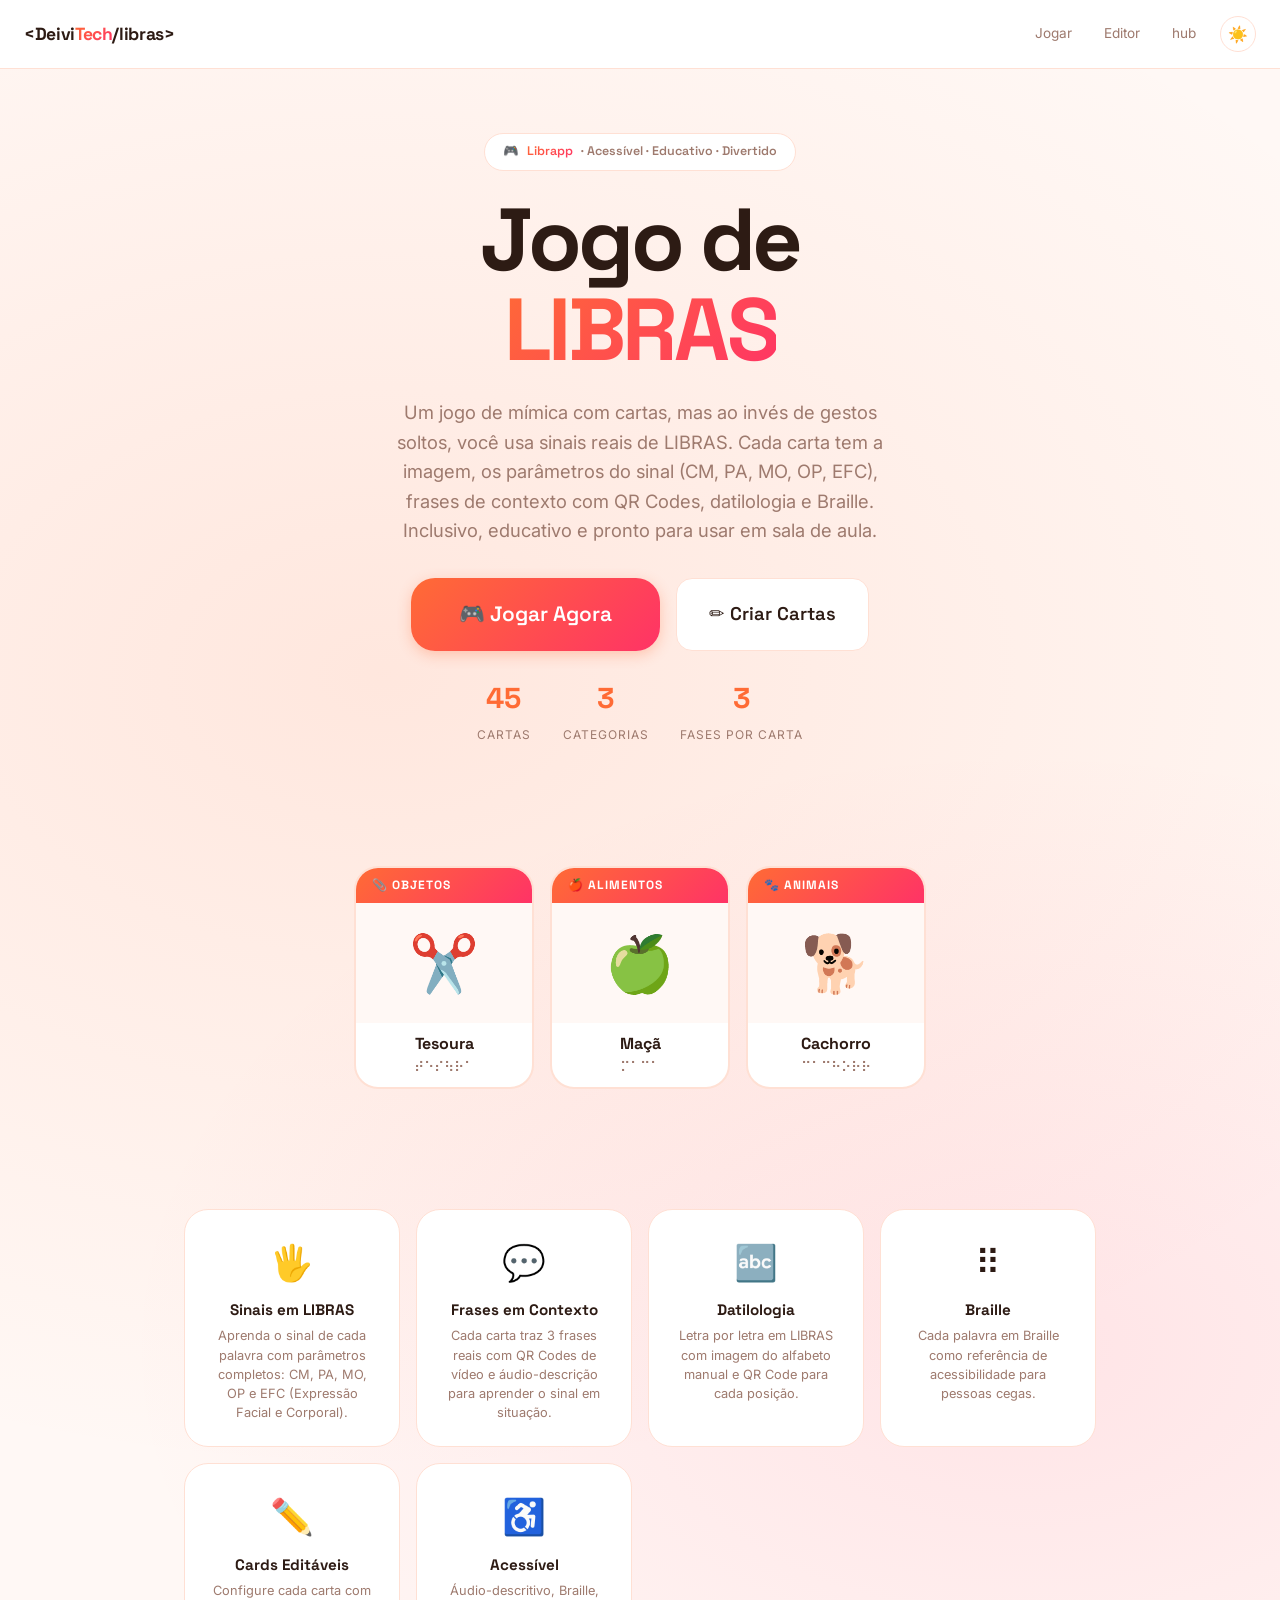
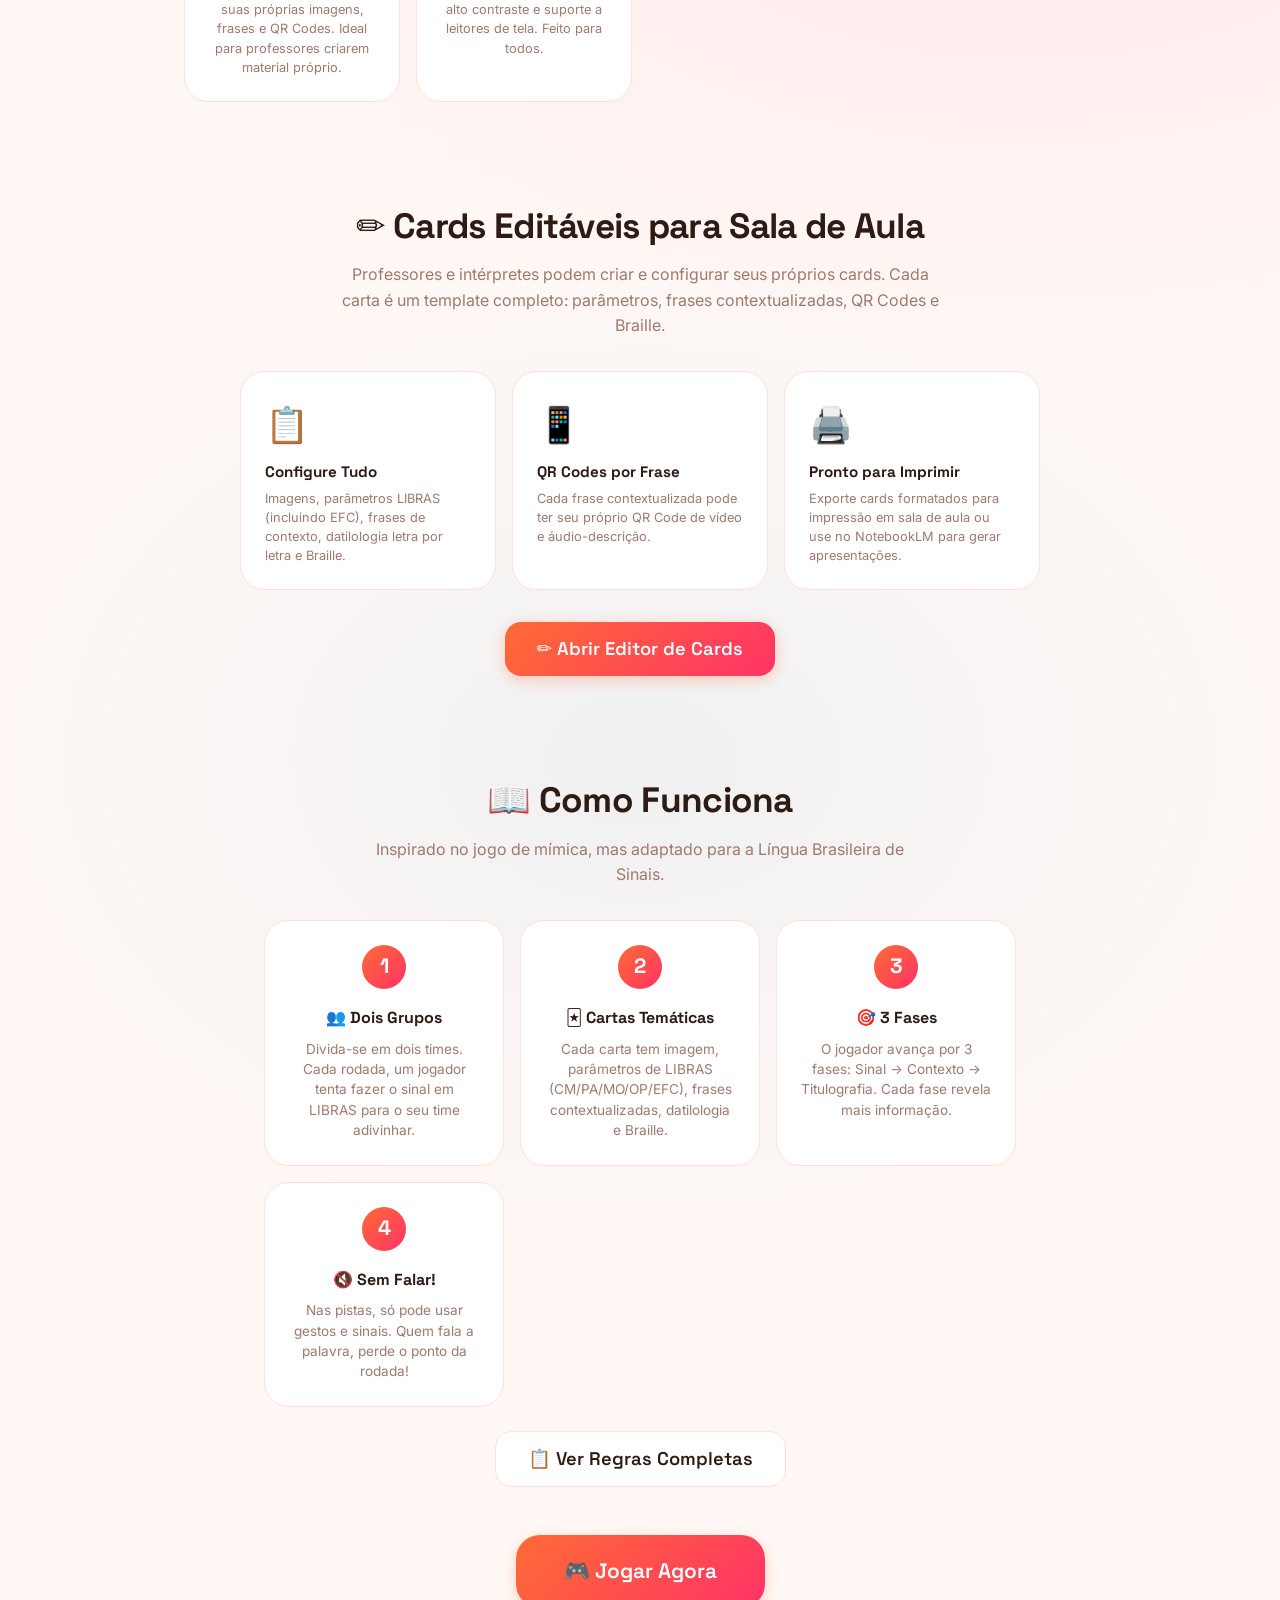
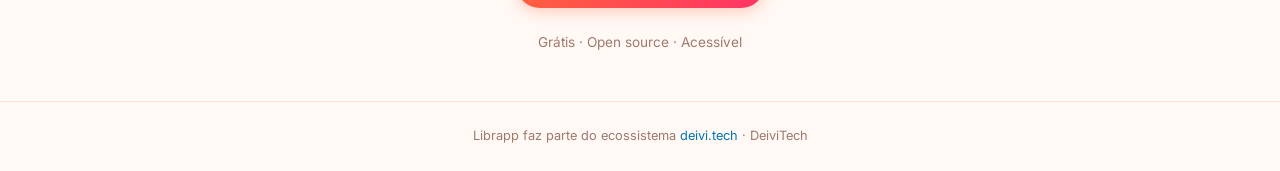
==== commit 34fb06f4: "feat: preview sticky, params colapsáveis, carta rápida e fase 3 como titulografia" ====
--- a/index.html
+++ b/index.html
@@ -715,7 +715,7 @@
         <div class="rule-card">
           <div class="rule-number">3</div>
           <h3>🎯 3 Fases</h3>
-          <p>O jogador avança por 3 fases: Sinal → Contexto → Palavra. Cada fase revela mais informação.</p>
+          <p>O jogador avança por 3 fases: Sinal → Contexto → Titulografia. Cada fase revela mais informação.</p>
         </div>
         <div class="rule-card">
           <div class="rule-number">4</div>
@@ -776,7 +776,7 @@
       <ul>
         <li><strong>Fase 1 — Sinal:</strong> O jogador vê imagem + descrição do sinal e tenta fazer em LIBRAS</li>
         <li><strong>Fase 2 — Contexto:</strong> Se não acertarem, leia frases contextualizadas (sem revelar a palavra!)</li>
-        <li><strong>Fase 3 — Palavra:</strong> Revela a palavra, datilologia, Braille e QR Codes</li>
+        <li><strong>Fase 3 — Titulografia:</strong> Revela a palavra, datilologia, Braille e QR Codes</li>
         <li>O time ganha 1 ponto se acertar em cada fase</li>
       </ul>
 
--- a/assets/style.css
+++ b/assets/style.css
@@ -1,42 +1,78 @@
 /* ============================================
-   Librapp - Design System Global
+   Librapp - Design System (Festa Theme)
    ============================================ */
 
+/* === Theme Variables === */
 :root {
-  /* Cores */
-  --bg: #0b0e14;
-  --bg-light: #111620;
-  --surface: #141925;
-  --surface-hover: #1a2030;
-  --elevated: #1c2333;
-  --border: #2a3346;
-  --border-light: #3a4a66;
-  --fg: #e8edf6;
-  --fg-soft: #c8cdd8;
-  --muted: #8b97ad;
-  --muted-dark: #5a6577;
-
-  /* Acentos */
-  --accent: #06d6a0;
-  --accent-hover: #05c492;
-  --ciano: #38bdf8;
-  --roxo: #a78bfa;
-  --ambar: #fbbf24;
-  --rosa: #f472b6;
-  --vermelho: #ef4444;
-  --verde: #22c55e;
-
-  /* Gradientes */
-  --grad: linear-gradient(135deg, var(--accent), var(--ciano), var(--roxo));
-  --grad-warm: linear-gradient(135deg, var(--ambar), var(--rosa));
-  --grad-surface: linear-gradient(180deg, var(--surface), var(--bg));
-
-  /* Tipografia */
+  --blue: #0077b6;
+  --blue-light: #00a8e8;
+  --green: #00c853;
+  --green-light: #69f0ae;
+  --purple: #6b46c1;
+  --purple-light: #b39ddb;
+  --orange: #ff6b35;
+  --orange-light: #ff9a56;
+  --pink: #ff3366;
+  --pink-light: #ff6b8a;
+  --yellow: #ffd600;
+  --red: #ef4444;
+
+  --grad-festa: linear-gradient(135deg, var(--orange) 0%, var(--pink) 100%);
+  --grad-festa-subtle: linear-gradient(135deg, rgba(255,107,53,0.08) 0%, rgba(255,51,102,0.08) 100%);
+  --grad-blue: linear-gradient(135deg, var(--blue) 0%, var(--blue-light) 100%);
+  --grad-green: linear-gradient(135deg, var(--green) 0%, var(--green-light) 100%);
+  --grad-purple: linear-gradient(135deg, var(--purple) 0%, var(--purple-light) 100%);
+}
+
+/* Light Theme (default) */
+[data-theme="light"],
+:root {
+  --bg: #fff8f5;
+  --bg-card: #ffffff;
+  --bg-elevated: #fff0eb;
+  --surface: #ffffff;
+  --surface-hover: #fff5f0;
+  --border: #ffe0d4;
+  --border-strong: #ffc8b8;
+  --fg: #2d1b14;
+  --fg-soft: #5c4036;
+  --muted: #9e7a6e;
+  --muted-dark: #7a5e54;
+  --shadow-sm: 0 1px 3px rgba(255,107,53,0.1);
+  --shadow-md: 0 4px 16px rgba(255,107,53,0.12);
+  --shadow-lg: 0 8px 32px rgba(255,107,53,0.15);
+  --shadow-card: 0 6px 24px rgba(255,107,53,0.12);
+  --overlay: rgba(45,27,20,0.5);
+}
+
+/* Dark Theme */
+[data-theme="dark"] {
+  --bg: #0f0a08;
+  --bg-card: #1a1210;
+  --bg-elevated: #241814;
+  --surface: #1a1210;
+  --surface-hover: #2a1c16;
+  --border: #3d2a22;
+  --border-strong: #5a3d32;
+  --fg: #f5e8e2;
+  --fg-soft: #cbb5ab;
+  --muted: #8a7064;
+  --muted-dark: #6b554a;
+  --shadow-sm: 0 1px 3px rgba(0,0,0,0.4);
+  --shadow-md: 0 4px 16px rgba(0,0,0,0.5);
+  --shadow-lg: 0 8px 32px rgba(0,0,0,0.6);
+  --shadow-card: 0 6px 24px rgba(0,0,0,0.5);
+  --overlay: rgba(0,0,0,0.7);
+}
+
+/* === Typography === */
+@import url('https://fonts.googleapis.com/css2?family=Inter:wght@400;500;600;700;800&family=Space+Grotesk:wght@500;600;700;800&display=swap');
+
+:root {
   --font: "Inter", -apple-system, BlinkMacSystemFont, "Segoe UI", Roboto, sans-serif;
   --display: "Space Grotesk", "Inter", system-ui, sans-serif;
   --mono: "JetBrains Mono", "Fira Code", monospace;
 
-  /* Espaçamento */
   --space-xs: 4px;
   --space-sm: 8px;
   --space-md: 16px;
@@ -45,25 +81,17 @@
   --space-2xl: 48px;
   --space-3xl: 64px;
 
-  /* Bordas */
   --radius-sm: 6px;
   --radius-md: 10px;
   --radius-lg: 16px;
   --radius-xl: 24px;
   --radius-full: 999px;
 
-  /* Sombras */
-  --shadow-sm: 0 1px 2px rgba(0,0,0,0.3);
-  --shadow-md: 0 4px 12px rgba(0,0,0,0.4);
-  --shadow-lg: 0 8px 24px rgba(0,0,0,0.5);
-  --shadow-glow: 0 0 20px rgba(6,214,160,0.15);
-
-  /* Transições */
   --ease: cubic-bezier(0.4, 0, 0.2, 1);
   --duration: 200ms;
 }
 
-/* Reset */
+/* === Reset === */
 *, *::before, *::after {
   box-sizing: border-box;
   margin: 0;
@@ -73,6 +101,7 @@
 html {
   -webkit-font-smoothing: antialiased;
   -moz-osx-font-smoothing: grayscale;
+  scroll-behavior: smooth;
 }
 
 body {
@@ -81,23 +110,25 @@
   color: var(--fg);
   line-height: 1.6;
   min-height: 100vh;
+  transition: background 0.3s ease, color 0.3s ease;
 }
 
 a {
-  color: var(--ciano);
+  color: var(--blue);
   text-decoration: none;
   transition: color var(--duration) var(--ease);
 }
 
 a:hover {
-  color: var(--accent);
-}
-
-/* ============================================
-   Componentes
-   ============================================ */
-
-/* Header */
+  color: var(--orange);
+}
+
+img {
+  max-width: 100%;
+  height: auto;
+}
+
+/* === Header === */
 .header {
   padding: var(--space-md) var(--space-lg);
   border-bottom: 1px solid var(--border);
@@ -109,6 +140,7 @@
   top: 0;
   z-index: 100;
   backdrop-filter: blur(12px);
+  transition: background 0.3s ease, border-color 0.3s ease;
 }
 
 .logo {
@@ -119,7 +151,7 @@
 }
 
 .logo b {
-  background: var(--grad);
+  background: var(--grad-festa);
   -webkit-background-clip: text;
   background-clip: text;
   color: transparent;
@@ -142,10 +174,32 @@
 
 .header-nav a:hover {
   color: var(--fg);
-  background: var(--elevated);
-}
-
-/* Botões */
+  background: var(--surface-hover);
+}
+
+/* Theme Toggle */
+.theme-toggle {
+  background: none;
+  border: 1px solid var(--border);
+  border-radius: var(--radius-full);
+  width: 36px;
+  height: 36px;
+  display: flex;
+  align-items: center;
+  justify-content: center;
+  cursor: pointer;
+  font-size: 1rem;
+  color: var(--muted);
+  transition: all var(--duration) var(--ease);
+}
+
+.theme-toggle:hover {
+  background: var(--surface-hover);
+  border-color: var(--orange);
+  color: var(--orange);
+}
+
+/* === Buttons === */
 .btn {
   display: inline-flex;
   align-items: center;
@@ -159,17 +213,22 @@
   cursor: pointer;
   transition: all var(--duration) var(--ease);
   text-decoration: none;
+  line-height: 1.2;
+}
+
+.btn:active {
+  transform: scale(0.97);
 }
 
 .btn-primary {
-  background: var(--accent);
-  color: var(--bg);
+  background: var(--grad-festa);
+  color: #fff;
+  box-shadow: 0 4px 14px rgba(255,107,53,0.3);
 }
 
 .btn-primary:hover {
-  background: var(--accent-hover);
-  transform: translateY(-1px);
-  box-shadow: var(--shadow-glow);
+  transform: translateY(-2px);
+  box-shadow: 0 6px 20px rgba(255,107,53,0.4);
 }
 
 .btn-secondary {
@@ -179,65 +238,118 @@
 }
 
 .btn-secondary:hover {
-  background: var(--elevated);
-  border-color: var(--border-light);
+  background: var(--surface-hover);
+  border-color: var(--border-strong);
 }
 
 .btn-accent {
-  background: var(--verde);
-  color: var(--bg);
+  background: var(--green);
+  color: #fff;
+  box-shadow: 0 4px 14px rgba(0,200,83,0.3);
 }
 
 .btn-accent:hover {
-  background: #16a34a;
-  transform: translateY(-1px);
-  box-shadow: 0 0 16px rgba(34, 197, 94, 0.3);
+  background: #00b84a;
+  transform: translateY(-2px);
+  box-shadow: 0 6px 20px rgba(0,200,83,0.4);
 }
 
 .btn-ghost {
   background: transparent;
   color: var(--muted);
+  border: 1px solid transparent;
 }
 
 .btn-ghost:hover {
   color: var(--fg);
-  background: var(--surface);
+  background: var(--surface-hover);
+  border-color: var(--border);
+}
+
+.btn-sm {
+  padding: 6px 12px;
+  font-size: 0.8rem;
 }
 
 .btn-lg {
   padding: var(--space-md) var(--space-xl);
-  font-size: 1.1rem;
+  font-size: 1.15rem;
   border-radius: var(--radius-lg);
 }
 
-/* Cards */
+.btn-xl {
+  padding: var(--space-lg) var(--space-2xl);
+  font-size: 1.3rem;
+  border-radius: var(--radius-xl);
+}
+
+.btn-icon {
+  width: 40px;
+  height: 40px;
+  padding: 0;
+  display: flex;
+  align-items: center;
+  justify-content: center;
+  border-radius: var(--radius-md);
+}
+
+/* === Card Component === */
 .card {
-  background: var(--surface);
+  background: var(--bg-card);
   border: 1px solid var(--border);
   border-radius: var(--radius-lg);
   padding: var(--space-lg);
   transition: all var(--duration) var(--ease);
+  box-shadow: var(--shadow-sm);
 }
 
 .card:hover {
-  border-color: var(--border-light);
+  border-color: var(--border-strong);
   box-shadow: var(--shadow-md);
 }
 
-/* Badges */
+.card-flat {
+  background: var(--bg-card);
+  border: 1px solid var(--border);
+  border-radius: var(--radius-lg);
+  padding: var(--space-lg);
+}
+
+/* === Badges === */
 .badge {
   font-family: var(--display);
   font-size: 0.7rem;
   text-transform: uppercase;
-  letter-spacing: 0.15em;
-  color: var(--accent);
-  border: 1px solid var(--border);
+  letter-spacing: 0.12em;
+  font-weight: 600;
   border-radius: var(--radius-full);
   padding: 4px 12px;
-  background: var(--surface);
-}
-
-/* Grid */
+  display: inline-flex;
+  align-items: center;
+  gap: 4px;
+}
+
+.badge-orange {
+  background: rgba(255,107,53,0.12);
+  color: var(--orange);
+}
+
+.badge-blue {
+  background: rgba(0,119,182,0.12);
+  color: var(--blue);
+}
+
+.badge-green {
+  background: rgba(0,200,83,0.12);
+  color: var(--green);
+}
+
+.badge-purple {
+  background: rgba(107,70,193,0.12);
+  color: var(--purple);
+}
+
+/* === Grid === */
 .grid {
   display: grid;
   gap: var(--space-md);
@@ -253,17 +365,20 @@
   }
 }
 
-/* Container */
+/* === Container === */
 .container {
   max-width: 1200px;
   margin: 0 auto;
   padding: 0 var(--space-lg);
 }
 
-/* ============================================
-   Fases do Jogo
-   ============================================ */
-
+.container-sm {
+  max-width: 720px;
+  margin: 0 auto;
+  padding: 0 var(--space-md);
+}
+
+/* === Phase Indicator (shared) === */
 .phase-indicator {
   display: flex;
   gap: var(--space-sm);
@@ -279,323 +394,44 @@
 }
 
 .phase-dot.active {
-  background: var(--accent);
-  box-shadow: 0 0 8px var(--accent);
+  background: var(--orange);
+  box-shadow: 0 0 8px rgba(255,107,53,0.5);
 }
 
 .phase-dot.completed {
-  background: var(--verde);
-}
-
-/* ============================================
-   Card do Jogo
-   ============================================ */
-
-.game-card {
-  width: 100%;
-  max-width: 500px;
-  aspect-ratio: 3/4;
-  background: var(--surface);
-  border: 2px solid var(--border);
-  border-radius: var(--radius-xl);
-  overflow: hidden;
-  display: flex;
-  flex-direction: column;
-  position: relative;
-}
-
-.game-card-header {
-  padding: var(--space-md) var(--space-lg);
-  background: var(--elevated);
-  border-bottom: 1px solid var(--border);
-  display: flex;
-  justify-content: space-between;
-  align-items: center;
-}
-
-.game-card-category {
-  font-family: var(--display);
-  font-size: 0.8rem;
-  color: var(--muted);
-  text-transform: uppercase;
-  letter-spacing: 0.1em;
-}
-
-.game-card-phase {
-  font-size: 0.75rem;
-  color: var(--accent);
-}
-
-.game-card-image {
-  flex: 1;
-  display: flex;
-  align-items: center;
-  justify-content: center;
-  padding: var(--space-lg);
-  background: var(--bg);
-  position: relative;
-}
-
-.game-card-image img {
-  max-width: 80%;
-  max-height: 100%;
-  object-fit: contain;
-  filter: drop-shadow(0 4px 12px rgba(0,0,0,0.3));
-}
-
-.game-card-image .placeholder {
-  width: 120px;
-  height: 120px;
-  border: 2px dashed var(--border);
-  border-radius: var(--radius-lg);
-  display: flex;
-  align-items: center;
-  justify-content: center;
-  font-size: 3rem;
-  color: var(--muted-dark);
-}
-
-.game-card-footer {
-  padding: var(--space-md) var(--space-lg);
-  background: var(--elevated);
-  border-top: 1px solid var(--border);
-  display: flex;
-  justify-content: space-between;
-  align-items: center;
-}
-
-.game-card-word {
-  font-family: var(--display);
-  font-weight: 700;
-  font-size: 1.3rem;
-}
-
-.game-card-qr {
-  width: 60px;
-  height: 60px;
-  background: var(--fg);
-  border-radius: var(--radius-sm);
-  display: flex;
-  align-items: center;
-  justify-content: center;
-}
-
-/* ============================================
-   Fase 2 - Pistas
-   ============================================ */
-
-.hints-panel {
-  background: var(--surface);
-  border: 1px solid var(--border);
-  border-radius: var(--radius-lg);
-  padding: var(--space-lg);
-}
-
-.hint-item {
-  display: flex;
-  align-items: flex-start;
-  gap: var(--space-md);
-  padding: var(--space-md) 0;
-  border-bottom: 1px solid var(--border);
-}
-
-.hint-item:last-child {
-  border-bottom: none;
-}
-
-.hint-number {
-  width: 28px;
-  height: 28px;
-  border-radius: 50%;
-  background: var(--accent);
-  color: var(--bg);
-  display: flex;
-  align-items: center;
-  justify-content: center;
-  font-family: var(--display);
-  font-weight: 700;
-  font-size: 0.8rem;
-  flex-shrink: 0;
-}
-
-.hint-text {
-  color: var(--fg-soft);
-  font-size: 0.95rem;
-}
-
-/* ============================================
-   Fase 3 - Datilologia
-   ============================================ */
-
-.fingerspelling {
-  display: flex;
-  gap: var(--space-md);
-  flex-wrap: wrap;
-  justify-content: center;
-}
-
-.letter-card {
-  width: 80px;
-  text-align: center;
-}
-
-.letter-image {
-  width: 80px;
-  height: 80px;
-  background: var(--elevated);
-  border: 1px solid var(--border);
-  border-radius: var(--radius-md);
-  display: flex;
-  align-items: center;
-  justify-content: center;
-  font-size: 1.5rem;
-  margin-bottom: var(--space-xs);
-  transition: all var(--duration) var(--ease);
-}
-
-.letter-card:hover .letter-image {
-  border-color: var(--accent);
-  box-shadow: var(--shadow-glow);
-}
-
-.letter-label {
-  font-family: var(--display);
-  font-weight: 700;
-  font-size: 1rem;
-  color: var(--fg);
-}
-
-.letter-desc {
-  font-size: 0.65rem;
-  color: var(--muted);
-  line-height: 1.3;
-}
-
-/* ============================================
-   Braille
-   ============================================ */
-
-.braille-section {
-  text-align: center;
-  padding: var(--space-md);
-  background: var(--elevated);
-  border-radius: var(--radius-md);
-  border: 1px solid var(--border);
-}
-
-.braille-text {
-  font-size: 2rem;
-  letter-spacing: 0.2em;
-  color: var(--fg);
-}
-
-.braille-label {
-  font-size: 0.7rem;
-  color: var(--muted);
-  text-transform: uppercase;
-  letter-spacing: 0.1em;
-  margin-top: var(--space-xs);
-}
-
-/* ============================================
-   Audiodescrição
-   ============================================ */
-
-.audio-desc {
-  background: var(--surface);
-  border: 1px solid var(--border);
-  border-radius: var(--radius-md);
-  padding: var(--space-md);
-  display: flex;
-  align-items: flex-start;
-  gap: var(--space-md);
-  flex-wrap: wrap;
-}
-
-.audio-desc-icon {
-  width: 40px;
-  height: 40px;
-  background: var(--roxo);
-  border-radius: var(--radius-sm);
-  display: flex;
-  align-items: center;
-  justify-content: center;
-  font-size: 1.2rem;
-  flex-shrink: 0;
-}
-
-.audio-desc-text {
-  font-size: 0.9rem;
-  color: var(--fg-soft);
-  line-height: 1.6;
-  flex: 1;
-  min-width: 200px;
-}
-
-.audio-play-btn {
-  margin-left: auto;
-  flex-shrink: 0;
-}
-
-/* Modo Acessível - botão discreto */
-.accessible-toggle {
-  margin-top: var(--space-md);
-  text-align: right;
-}
-
-.accessible-toggle .btn {
-  font-size: 0.75rem;
-  opacity: 0.6;
-  padding: 4px 10px;
-}
-
-.accessible-toggle .btn:hover {
-  opacity: 1;
-}
-
-.accessible-bar {
-  margin-top: var(--space-md);
-  display: flex;
-  align-items: center;
-  gap: var(--space-sm);
-  flex-wrap: wrap;
-  background: rgba(139, 92, 246, 0.1);
-  border: 1px solid var(--roxo);
-  border-radius: var(--radius-md);
-  padding: var(--space-sm) var(--space-md);
-}
-
-.accessible-warning {
-  font-size: 0.8rem;
-  color: var(--roxo-claro);
-  font-weight: 600;
-}
-
-/* ============================================
-   Editor
-   ============================================ */
-
-.editor-panel {
-  background: var(--surface);
-  border: 1px solid var(--border);
-  border-radius: var(--radius-lg);
-  padding: var(--space-lg);
-}
-
-.editor-field {
-  margin-bottom: var(--space-md);
-}
-
-.editor-label {
-  display: block;
-  font-family: var(--display);
-  font-size: 0.8rem;
-  color: var(--muted);
-  text-transform: uppercase;
-  letter-spacing: 0.1em;
-  margin-bottom: var(--space-xs);
-}
-
+  background: var(--green);
+}
+
+/* === Animations === */
+@keyframes fadeIn {
+  from { opacity: 0; transform: translateY(10px); }
+  to { opacity: 1; transform: translateY(0); }
+}
+
+@keyframes slideUp {
+  from { opacity: 0; transform: translateY(30px); }
+  to { opacity: 1; transform: translateY(0); }
+}
+
+@keyframes pulse {
+  0%, 100% { transform: scale(1); }
+  50% { transform: scale(1.05); }
+}
+
+@keyframes shimmer {
+  0% { background-position: -200% 0; }
+  100% { background-position: 200% 0; }
+}
+
+.fade-in {
+  animation: fadeIn 0.4s var(--ease);
+}
+
+.slide-up {
+  animation: slideUp 0.5s var(--ease);
+}
+
+/* === Form Elements === */
 .editor-input {
   width: 100%;
   padding: var(--space-sm) var(--space-md);
@@ -610,7 +446,8 @@
 
 .editor-input:focus {
   outline: none;
-  border-color: var(--accent);
+  border-color: var(--blue);
+  box-shadow: 0 0 0 3px rgba(0,119,182,0.15);
 }
 
 .editor-textarea {
@@ -618,10 +455,7 @@
   min-height: 80px;
 }
 
-/* ============================================
-   Utils
-   ============================================ */
-
+/* === Util === */
 .sr-only {
   position: absolute;
   width: 1px;
@@ -636,9 +470,10 @@
 
 .text-center { text-align: center; }
 .text-muted { color: var(--muted); }
-.text-accent { color: var(--accent); }
-.text-ciano { color: var(--ciano); }
-.text-roxo { color: var(--roxo); }
+.text-accent { color: var(--orange); }
+.text-blue { color: var(--blue); }
+.text-green { color: var(--green); }
+.text-purple { color: var(--purple); }
 
 .flex { display: flex; }
 .flex-col { flex-direction: column; }
@@ -653,6 +488,7 @@
 .mt-md { margin-top: var(--space-md); }
 .mt-lg { margin-top: var(--space-lg); }
 .mt-xl { margin-top: var(--space-xl); }
+.mt-2xl { margin-top: var(--space-2xl); }
 
 .mb-sm { margin-bottom: var(--space-sm); }
 .mb-md { margin-bottom: var(--space-md); }
@@ -660,3 +496,44 @@
 
 .hidden { display: none !important; }
 .visible { display: flex !important; }
+
+/* === Icons === */
+.icon-lg {
+  font-size: 2rem;
+}
+
+/* === Print === */
+@media print {
+  .header, .game-controls, .no-print {
+    display: none !important;
+  }
+
+  body {
+    background: #fff !important;
+    color: #000 !important;
+  }
+
+  .card-flat, .game-card, .phase-panel {
+    break-inside: avoid;
+    border: 1px solid #ccc !important;
+    box-shadow: none !important;
+  }
+}
+
+/* === Scrollbar === */
+::-webkit-scrollbar {
+  width: 8px;
+}
+
+::-webkit-scrollbar-track {
+  background: var(--bg);
+}
+
+::-webkit-scrollbar-thumb {
+  background: var(--border);
+  border-radius: 4px;
+}
+
+::-webkit-scrollbar-thumb:hover {
+  background: var(--border-strong);
+}
